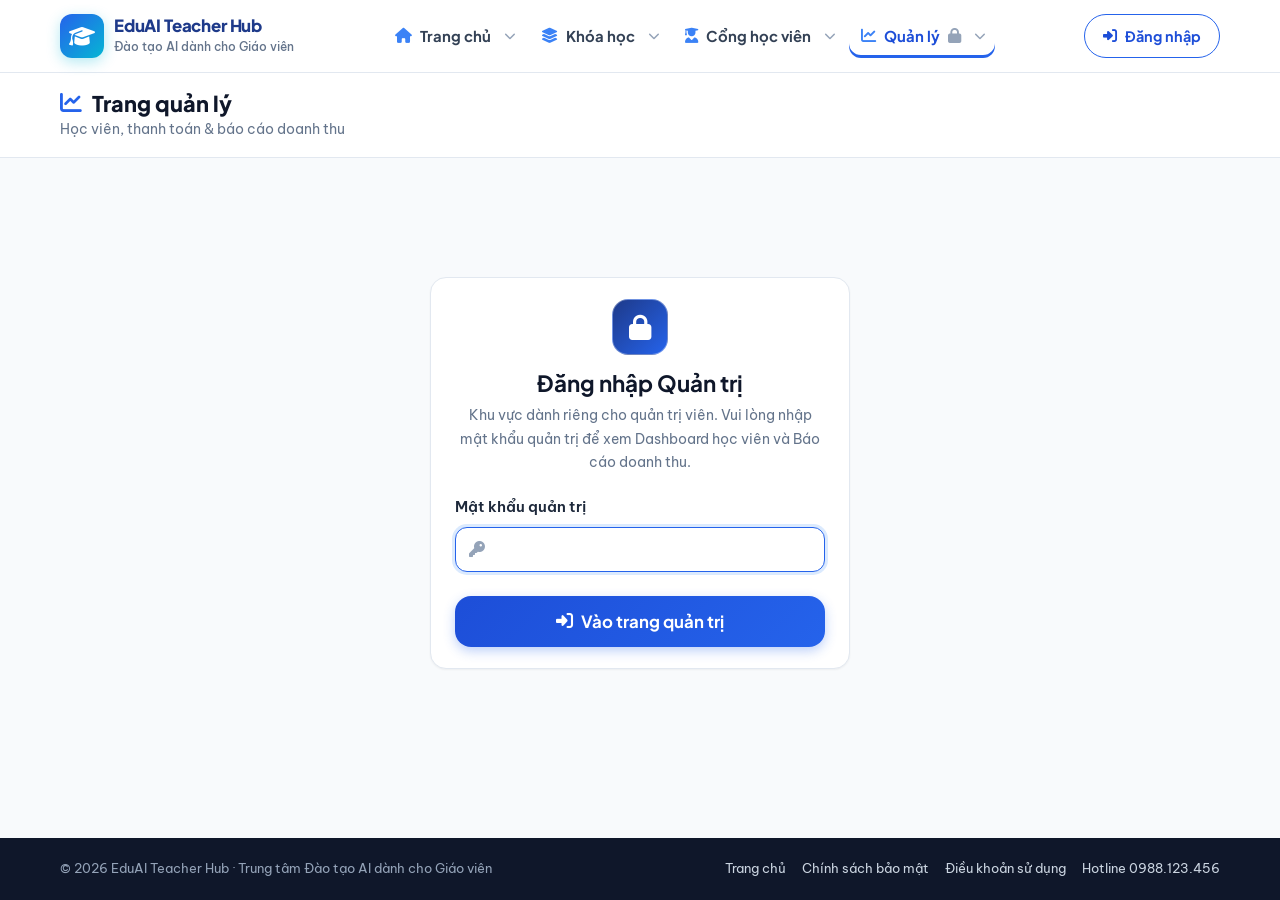
==== admin.html @ 1bdb32a1 "Chuyển sang đa trang, header ngang, mật khẩu trang quản lý - Tách index.html / student.html / admin." ====
<!DOCTYPE html>
<html lang="vi">
<head>
  <meta charset="UTF-8">
  <meta name="viewport" content="width=device-width, initial-scale=1.0">
  <title>Trang quản lý — EduAI Teacher Hub</title>
  <meta name="description" content="Trang quản trị EduAI Teacher Hub: quản lý học viên (Lead), xác nhận thanh toán và báo cáo doanh thu tháng.">
  <meta name="robots" content="noindex, nofollow">

  <!-- Favicon -->
  <link rel="icon" href="data:image/svg+xml,<svg xmlns='http://www.w3.org/2000/svg' viewBox='0 0 100 100'><text y='.9em' font-size='90'>🎓</text></svg>">

  <!-- Google Analytics 4 (GA4) — điền Measurement ID trong js/config.js -->
  <script src="js/config.js"></script>
  <script>
    window.dataLayer = window.dataLayer || [];
    function gtag() { dataLayer.push(arguments); }
    (function () {
      var id = (window.EDUAI_CONFIG || {}).GA4_MEASUREMENT_ID;
      if (!id || /X{4,}/.test(id)) return;
      var s = document.createElement('script');
      s.async = true;
      s.src = 'https://www.googletagmanager.com/gtag/js?id=' + encodeURIComponent(id);
      document.head.appendChild(s);
      gtag('js', new Date());
      gtag('config', id);
    })();
  </script>

  <!-- Google Fonts: Plus Jakarta Sans & Be Vietnam Pro -->
  <link rel="preconnect" href="https://fonts.googleapis.com">
  <link rel="preconnect" href="https://fonts.gstatic.com" crossorigin>
  <link href="https://fonts.googleapis.com/css2?family=Be+Vietnam+Pro:ital,wght@0,300;0,400;0,500;0,600;0,700;1,400&family=Plus+Jakarta+Sans:wght@500;600;700;800&display=swap" rel="stylesheet">

  <!-- Font Awesome 6 CDN Icons -->
  <link rel="stylesheet" href="https://cdnjs.cloudflare.com/ajax/libs/font-awesome/6.4.2/css/all.min.css">

  <link rel="stylesheet" href="css/style.css">
  <link rel="stylesheet" href="css/portal.css">
</head>
<body data-page="admin">

  <!-- ==================== HEADER NAVBAR NGANG (dùng chung index.html / student.html / admin.html) ==================== -->
  <header class="site-header" id="site-header">
    <div class="container header-inner">
      <a href="index.html" class="brand" aria-label="EduAI Teacher Hub — Trang chủ">
        <span class="logo-icon"><i class="fa-solid fa-graduation-cap"></i></span>
        <span class="brand-text">
          <strong>EduAI Teacher Hub</strong>
          <span>Đào tạo AI dành cho Giáo viên</span>
        </span>
      </a>

      <nav class="main-nav" id="main-nav" aria-label="Điều hướng chính">
        <ul class="nav-menu">
          <li class="nav-item" data-nav="home">
            <div class="nav-row">
              <a href="index.html" class="nav-link"><i class="fa-solid fa-house"></i> Trang chủ</a>
              <button type="button" class="nav-caret" data-dd-toggle data-gate-exempt aria-expanded="false" aria-label="Mục con của Trang chủ"><i class="fa-solid fa-chevron-down"></i></button>
            </div>
            <ul class="nav-dropdown">
              <li><a href="index.html#about"><span class="dd-icon"><i class="fa-solid fa-award"></i></span><span class="dd-text"><strong>Giới thiệu</strong><small>Vì sao chọn EduAI Teacher Hub</small></span></a></li>
              <li><a href="index.html#survey-section"><span class="dd-icon"><i class="fa-solid fa-route"></i></span><span class="dd-text"><strong>Khảo sát &amp; Lộ trình</strong><small>Đánh giá năng lực AI, nhận lộ trình riêng</small></span></a></li>
              <li><a href="index.html#forum"><span class="dd-icon"><i class="fa-solid fa-comments"></i></span><span class="dd-text"><strong>Diễn đàn</strong><small>Chia sẻ prompt &amp; kinh nghiệm dạy học</small></span></a></li>
              <li><a href="index.html#contact"><span class="dd-icon"><i class="fa-solid fa-headset"></i></span><span class="dd-text"><strong>Liên hệ</strong><small>Zalo, Hotline, Email hỗ trợ</small></span></a></li>
            </ul>
          </li>

          <li class="nav-item" data-nav="courses">
            <div class="nav-row">
              <a href="index.html#courses" class="nav-link"><i class="fa-solid fa-layer-group"></i> Khóa học</a>
              <button type="button" class="nav-caret" data-dd-toggle data-gate-exempt aria-expanded="false" aria-label="Mục con của Khóa học"><i class="fa-solid fa-chevron-down"></i></button>
            </div>
            <ul class="nav-dropdown dd-wide">
              <li class="dd-full"><a href="index.html#courses"><span class="dd-icon"><i class="fa-solid fa-grip"></i></span><span class="dd-text"><strong>Tất cả các khóa học</strong><small>Học phí ưu đãi 299.000đ – 599.000đ, học Online qua Zoom</small></span></a></li>
              <li><a href="index.html?loc=giao_an#courses"><span class="dd-icon"><i class="fa-solid fa-book-bookmark"></i></span><span class="dd-text"><strong>Soạn Giáo án 5512</strong><small>499.000đ</small></span></a></li>
              <li><a href="index.html?loc=slide_hoclieu#courses"><span class="dd-icon"><i class="fa-solid fa-wand-magic-sparkles"></i></span><span class="dd-text"><strong>Slide &amp; Học liệu</strong><small>399.000đ</small></span></a></li>
              <li><a href="index.html?loc=khao_thi#courses"><span class="dd-icon"><i class="fa-solid fa-list-check"></i></span><span class="dd-text"><strong>Ma trận Đề thi</strong><small>449.000đ</small></span></a></li>
              <li><a href="index.html?loc=video_ai#courses"><span class="dd-icon"><i class="fa-solid fa-video"></i></span><span class="dd-text"><strong>Video Bài giảng AI</strong><small>549.000đ</small></span></a></li>
              <li><a href="index.html?loc=chu_nhiem#courses"><span class="dd-icon"><i class="fa-solid fa-user-pen"></i></span><span class="dd-text"><strong>Chủ nhiệm &amp; Nhận xét</strong><small>349.000đ</small></span></a></li>
              <li><a href="index.html?loc=skkn#courses"><span class="dd-icon"><i class="fa-solid fa-lightbulb"></i></span><span class="dd-text"><strong>Sáng kiến kinh nghiệm</strong><small>599.000đ</small></span></a></li>
              <li><a href="index.html?loc=game_app#courses"><span class="dd-icon"><i class="fa-solid fa-gamepad"></i></span><span class="dd-text"><strong>Trò chơi học tập</strong><small>499.000đ</small></span></a></li>
              <li><a href="index.html?loc=hanh_chinh#courses"><span class="dd-icon"><i class="fa-solid fa-folder-open"></i></span><span class="dd-text"><strong>Hành chính &amp; Tài liệu</strong><small>299.000đ</small></span></a></li>
            </ul>
          </li>

          <li class="nav-item" data-nav="student">
            <div class="nav-row">
              <a href="student.html" class="nav-link"><i class="fa-solid fa-user-graduate"></i> Cổng học viên</a>
              <button type="button" class="nav-caret" data-dd-toggle data-gate-exempt aria-expanded="false" aria-label="Mục con của Cổng học viên"><i class="fa-solid fa-chevron-down"></i></button>
            </div>
            <ul class="nav-dropdown">
              <li><a href="student.html#schedule-panel"><span class="dd-icon"><i class="fa-solid fa-calendar-days"></i></span><span class="dd-text"><strong>Lịch học Zoom</strong><small>Buổi học sắp tới &amp; link vào lớp</small></span></a></li>
              <li><a href="student.html#progress-panel"><span class="dd-icon"><i class="fa-solid fa-chart-simple"></i></span><span class="dd-text"><strong>Tiến trình học tập</strong><small>Theo dõi từng khóa đã đăng ký</small></span></a></li>
              <li><a href="student.html#video-panel"><span class="dd-icon"><i class="fa-solid fa-circle-play"></i></span><span class="dd-text"><strong>Kho video xem lại</strong><small>Bản ghi Zoom, xem lại trọn đời</small></span></a></li>
            </ul>
          </li>

          <li class="nav-item" data-nav="admin">
            <div class="nav-row">
              <a href="admin.html" class="nav-link" data-gate-exempt><i class="fa-solid fa-chart-line"></i> Quản lý <i class="fa-solid fa-lock nav-lock" title="Dành cho quản trị viên"></i></a>
              <button type="button" class="nav-caret" data-dd-toggle data-gate-exempt aria-expanded="false" aria-label="Mục con của Quản lý"><i class="fa-solid fa-chevron-down"></i></button>
            </div>
            <ul class="nav-dropdown">
              <li><a href="admin.html#hoc-vien" data-gate-exempt><span class="dd-icon"><i class="fa-solid fa-address-book"></i></span><span class="dd-text"><strong>Quản lý học viên</strong><small>Dashboard Lead, xác nhận thanh toán</small></span></a></li>
              <li><a href="admin.html#doanh-thu" data-gate-exempt><span class="dd-icon"><i class="fa-solid fa-sack-dollar"></i></span><span class="dd-text"><strong>Báo cáo doanh thu</strong><small>Doanh thu theo tháng &amp; theo khóa</small></span></a></li>
            </ul>
          </li>
        </ul>
      </nav>

      <div class="header-actions">
        <div id="header-user"></div>
        <button type="button" class="nav-toggle-btn" id="nav-toggle" aria-label="Mở menu" aria-controls="main-nav" aria-expanded="false" data-gate-exempt>
          <i class="fa-solid fa-bars"></i>
        </button>
      </div>
    </div>
  </header>

  <main class="page-main" id="main-content">
    <div class="page-titlebar">
      <div class="container page-titlebar-inner">
        <div>
          <h1 class="page-title"><i class="fa-solid fa-chart-line"></i> Trang quản lý</h1>
          <p class="page-sub">Học viên, thanh toán &amp; báo cáo doanh thu</p>
        </div>
        <div class="page-actions" id="admin-actions" hidden>
          <span class="status-badge status-unpaid" id="data-mode-badge"><i class="fa-solid fa-database"></i> Cục bộ</span>
          <button type="button" class="btn btn-secondary btn-sm btn-icon" id="btn-refresh" title="Tải lại dữ liệu">
            <i class="fa-solid fa-rotate"></i> <span class="btn-label-hide-sm">Làm mới</span>
          </button>
          <button type="button" class="btn btn-secondary btn-sm btn-icon" id="btn-export" title="Xuất file CSV (mở bằng Excel)">
            <i class="fa-solid fa-file-arrow-down"></i> <span class="btn-label-hide-sm">Xuất CSV</span>
          </button>
          <button type="button" class="btn btn-outline btn-sm btn-icon" id="btn-admin-logout" title="Đăng xuất quản trị" aria-label="Đăng xuất quản trị" hidden>
            <i class="fa-solid fa-right-from-bracket"></i>
          </button>
        </div>
      </div>
    </div>

    <!-- Đăng nhập quản trị (chế độ cloud) -->
    <section class="admin-login-wrap" id="admin-login" hidden>
      <div class="panel admin-login-card">
        <div class="auth-logo"><i class="fa-solid fa-lock"></i></div>
        <h2>Đăng nhập Quản trị</h2>
        <p>Khu vực dành riêng cho quản trị viên. Vui lòng nhập mật khẩu quản trị để xem Dashboard học viên và Báo cáo doanh thu.</p>
        <form id="admin-login-form" novalidate>
          <div class="form-group">
            <label class="form-label" for="admin-key">Mật khẩu quản trị</label>
            <div class="input-with-icon">
              <input type="password" id="admin-key" class="form-control" autocomplete="current-password" required>
              <i class="fa-solid fa-key"></i>
            </div>
            <div class="form-error-text"></div>
          </div>
          <button type="submit" class="btn btn-primary btn-lg btn-block" id="admin-login-btn">
            <i class="fa-solid fa-right-to-bracket"></i> Vào trang quản trị
          </button>
        </form>
      </div>
    </section>

    <div class="portal-main" id="admin-app" hidden>
      <div class="container">
        <div class="notice notice-warn" id="local-mode-notice" hidden>
          <i class="fa-solid fa-triangle-exclamation"></i>
          <div>
            <strong>Đang xem dữ liệu lưu trên trình duyệt này.</strong>
            Chỉ thấy các học viên đăng nhập trên chính máy/trình duyệt này. Để thấy học viên từ mọi thiết bị,
            thêm Upstash Redis + biến <code>ADMIN_KEY</code> trên Vercel (xem hướng dẫn trong <code>claude.md</code>).
          </div>
        </div>

        <div class="kpi-grid" id="kpi-grid"></div>

        <div class="tabs" role="tablist">
          <button type="button" class="tab-btn active" role="tab" aria-selected="true" data-tab="students">
            <i class="fa-solid fa-users"></i> Quản lý học viên
          </button>
          <button type="button" class="tab-btn" role="tab" aria-selected="false" data-tab="revenue">
            <i class="fa-solid fa-sack-dollar"></i> Báo cáo doanh thu
          </button>
        </div>

        <!-- TAB: HỌC VIÊN -->
        <section class="tab-panel active" id="tab-students" role="tabpanel">
          <div class="panel">
            <div class="panel-head">
              <div>
                <h2 class="panel-title"><i class="fa-solid fa-address-book"></i> Danh sách học viên</h2>
                <div class="panel-sub" id="students-count">—</div>
              </div>
              <div class="toolbar">
                <div class="input-with-icon search-wrap">
                  <input type="search" id="filter-search" class="form-control" placeholder="Tìm tên, SĐT, email..." aria-label="Tìm học viên">
                  <i class="fa-solid fa-magnifying-glass"></i>
                </div>
                <select id="filter-status" class="form-control form-select" aria-label="Lọc theo tình trạng thanh toán">
                  <option value="all">Tất cả tình trạng</option>
                  <option value="paid">Đã thanh toán</option>
                  <option value="pending">Chờ xác nhận</option>
                  <option value="unpaid">Chưa thanh toán</option>
                </select>
              </div>
            </div>

            <div class="table-wrap">
              <table class="data-table has-sticky-action">
                <thead>
                  <tr>
                    <th>Họ tên</th>
                    <th>Số điện thoại</th>
                    <th>Email</th>
                    <th>Khóa học quan tâm</th>
                    <th>Tình trạng thanh toán</th>
                    <th class="num">Số tiền thanh toán</th>
                    <th></th>
                  </tr>
                </thead>
                <tbody id="students-tbody"></tbody>
              </table>
            </div>
          </div>
        </section>

        <!-- TAB: DOANH THU -->
        <section class="tab-panel" id="tab-revenue" role="tabpanel">
          <div class="revenue-grid">
            <div class="panel">
              <div class="panel-head">
                <div>
                  <h2 class="panel-title"><i class="fa-solid fa-chart-column"></i> Doanh thu theo tháng</h2>
                  <div class="panel-sub">12 tháng gần nhất &middot; chỉ tính khóa học đã xác nhận thanh toán</div>
                </div>
              </div>
              <div class="revenue-chart" id="revenue-chart"></div>
            </div>

            <div class="panel">
              <div class="panel-head">
                <h2 class="panel-title"><i class="fa-solid fa-layer-group"></i> Theo khóa học</h2>
                <select id="breakdown-month" class="form-control form-select" style="width:auto; padding-left:14px; min-height:44px;" aria-label="Chọn tháng"></select>
              </div>
              <ul class="breakdown-list" id="breakdown-list"></ul>
            </div>
          </div>

          <div class="panel" style="margin-top:1.25rem;">
            <div class="panel-head">
              <h2 class="panel-title"><i class="fa-solid fa-table"></i> Tổng hợp dòng tiền từng tháng</h2>
            </div>
            <div class="table-wrap">
              <table class="data-table" style="min-width:560px;">
                <thead>
                  <tr>
                    <th>Tháng</th>
                    <th class="num">Số đơn đã thanh toán</th>
                    <th class="num">Số học viên</th>
                    <th class="num">Doanh thu</th>
                    <th class="num">So với tháng trước</th>
                  </tr>
                </thead>
                <tbody id="revenue-tbody"></tbody>
              </table>
            </div>
          </div>
        </section>
      </div>
    </div>
  </main>

  <footer class="mini-footer">
    <div class="container mini-footer-inner">
      <span>&copy; 2026 EduAI Teacher Hub &middot; Trung tâm Đào tạo AI dành cho Giáo viên</span>
      <nav class="mini-footer-links" aria-label="Liên kết chân trang">
        <a href="index.html">Trang chủ</a>
        <a href="#" data-policy="privacy">Chính sách bảo mật</a>
        <a href="#" data-policy="terms">Điều khoản sử dụng</a>
        <a href="tel:0988123456">Hotline 0988.123.456</a>
      </nav>
    </div>
  </footer>

  <!-- ==================== MODAL CHI TIẾT HỌC VIÊN ==================== -->
  <div class="modal-backdrop" id="lead-modal" role="dialog" aria-modal="true" aria-labelledby="lead-modal-title">
    <div class="modal-box">
      <div class="modal-header">
        <h3 id="lead-modal-title"><i class="fa-solid fa-user-graduate" style="color:var(--primary-600); margin-right:8px;"></i> Chi tiết học viên</h3>
        <button type="button" class="modal-close-btn" id="lead-modal-close" aria-label="Đóng">&times;</button>
      </div>
      <div class="modal-body" id="lead-modal-body"></div>
    </div>
  </div>

  <div class="toast-container" id="toast-container"></div>

  <script src="js/data.js"></script>
  <script src="js/lead-model.js"></script>
  <script src="js/store.js"></script>
  <script src="js/telegram.js"></script>
  <script src="js/site.js"></script>
  <script src="js/admin.js"></script>
</body>
</html>
---- css/style.css ----
/* ==========================================================================
   TRUNG TÂM ĐÀO TẠO AI DÀNH CHO GIÁO VIÊN - EDUAI TEACHER HUB
   EdTech E-Commerce Platform Master Stylesheet (Demo Video Ready)
   ========================================================================== */

:root {
  /* Primary Education & Tech Colors */
  --primary-900: #0F172A;
  --primary-800: #1E3A8A;
  --primary-700: #1D4ED8;
  --primary-600: #2563EB;
  --primary-500: #3B82F6;
  --primary-400: #60A5FA;
  --primary-100: #DBEAFE;
  --primary-50:  #EFF6FF;

  /* Accent Colors */
  --cyan-600: #0891B2;
  --cyan-500: #06B6D4;
  --cyan-400: #22D3EE;
  --cyan-50:  #ECFEFF;

  --emerald-600: #059669;
  --emerald-500: #10B981;
  --emerald-100: #D1FAE5;
  --emerald-50:  #F0FDF4;

  --amber-600: #D97706;
  --amber-500: #F59E0B;
  --amber-400: #FBBF24;
  --amber-100: #FEF3C7;

  --rose-600: #E11D48;
  --rose-500: #F43F5E;
  --rose-100: #FFE4E6;

  /* Neutrals */
  --slate-900: #0F172A;
  --slate-800: #1E293B;
  --slate-700: #334155;
  --slate-600: #475569;
  --slate-500: #64748B;
  --slate-400: #94A3B8;
  --slate-300: #CBD5E1;
  --slate-200: #E2E8F0;
  --slate-100: #F1F5F9;
  --slate-50:  #F8FAFC;
  --white:     #FFFFFF;

  /* Typography */
  --font-heading: 'Plus Jakarta Sans', -apple-system, BlinkMacSystemFont, sans-serif;
  --font-body: 'Be Vietnam Pro', -apple-system, BlinkMacSystemFont, sans-serif;

  /* Shadows */
  --shadow-sm: 0 1px 2px 0 rgba(0, 0, 0, 0.05);
  --shadow-md: 0 4px 6px -1px rgba(0, 0, 0, 0.08), 0 2px 4px -2px rgba(0, 0, 0, 0.05);
  --shadow-lg: 0 10px 15px -3px rgba(0, 0, 0, 0.08), 0 4px 6px -4px rgba(0, 0, 0, 0.04);
  --shadow-xl: 0 20px 25px -5px rgba(0, 0, 0, 0.1), 0 8px 10px -6px rgba(0, 0, 0, 0.04);
  --shadow-glow: 0 0 25px rgba(37, 99, 235, 0.25);
  --shadow-card-hover: 0 16px 32px rgba(30, 58, 138, 0.12);

  /* Transitions */
  --transition-fast: 0.15s ease;
  --transition-normal: 0.25s ease;
  --transition-smooth: 0.4s cubic-bezier(0.16, 1, 0.3, 1);

  /* Radius */
  --radius-sm: 8px;
  --radius-md: 12px;
  --radius-lg: 16px;
  --radius-xl: 24px;
  --radius-full: 9999px;
}

/* Reset & Base Setup */
*, *::before, *::after {
  box-sizing: border-box;
  margin: 0;
  padding: 0;
}

html {
  scroll-behavior: smooth;
  font-size: 16px;
}

body {
  font-family: var(--font-body);
  background-color: var(--slate-50);
  color: var(--slate-800);
  line-height: 1.65;
  min-height: 100vh;
  display: flex;
  flex-direction: column;
  overflow-x: hidden;
  -webkit-font-smoothing: antialiased;
}

.container {
  width: 100%;
  max-width: 1200px;
  margin: 0 auto;
  padding: 0 1.25rem;
}

h1, h2, h3, h4, h5, h6 {
  font-family: var(--font-heading);
  color: var(--primary-900);
  font-weight: 700;
  line-height: 1.3;
}

/* ==========================================================================
   HERO SECTION (HOME PAGE WITH OFFICIAL BANNER URL)
   ========================================================================== */

.hero-section {
  background: linear-gradient(135deg, #0F172A 0%, #1E3A8A 60%, #1E40AF 100%);
  color: var(--white);
  padding: 4.5rem 0 5rem;
  position: relative;
  overflow: hidden;
}

.hero-section::before {
  content: '';
  position: absolute;
  top: -100px;
  right: -100px;
  width: 450px;
  height: 450px;
  background: radial-gradient(circle, rgba(34, 211, 238, 0.2) 0%, transparent 70%);
  pointer-events: none;
}

.hero-grid {
  display: grid;
  grid-template-columns: 1.15fr 0.85fr;
  gap: 3rem;
  align-items: center;
  position: relative;
  z-index: 10;
}

.hero-badge {
  display: inline-flex;
  align-items: center;
  gap: 8px;
  padding: 6px 16px;
  background: rgba(255, 255, 255, 0.12);
  border: 1px solid rgba(255, 255, 255, 0.2);
  backdrop-filter: blur(8px);
  border-radius: var(--radius-full);
  font-size: 0.85rem;
  font-weight: 700;
  color: var(--cyan-400);
  margin-bottom: 1.5rem;
}

.hero-title {
  font-size: 2.65rem;
  font-weight: 800;
  color: var(--white);
  line-height: 1.25;
  margin-bottom: 1.25rem;
  letter-spacing: -0.02em;
}

.hero-title .highlight {
  background: linear-gradient(135deg, #38BDF8, #818CF8);
  -webkit-background-clip: text;
  -webkit-text-fill-color: transparent;
}

.hero-desc {
  font-size: 1.08rem;
  color: var(--primary-100);
  margin-bottom: 2rem;
  line-height: 1.7;
}

.hero-usp-list {
  display: grid;
  grid-template-columns: repeat(2, 1fr);
  gap: 12px;
  margin-bottom: 2.25rem;
}

.hero-usp-item {
  display: flex;
  align-items: center;
  gap: 10px;
  font-size: 0.95rem;
  color: var(--white);
}

.hero-usp-item i {
  color: var(--cyan-400);
  font-size: 1.1rem;
}

.hero-cta-group {
  display: flex;
  align-items: center;
  gap: 16px;
  flex-wrap: wrap;
}

/* Official Hero Banner Frame */
.hero-banner-frame {
  background: rgba(255, 255, 255, 0.08);
  border: 2px solid rgba(255, 255, 255, 0.2);
  backdrop-filter: blur(16px);
  border-radius: var(--radius-xl);
  padding: 12px;
  box-shadow: 0 24px 48px rgba(0, 0, 0, 0.35);
  position: relative;
  transition: transform var(--transition-normal);
}

.hero-banner-frame:hover {
  transform: translateY(-4px);
  border-color: rgba(34, 211, 238, 0.5);
}

.hero-official-img {
  width: 100%;
  aspect-ratio: 4 / 3;
  border-radius: var(--radius-lg);
  display: block;
  object-fit: contain;
  object-position: center;
  background: rgba(255, 255, 255, 0.06);
  image-rendering: -webkit-optimize-contrast;
  box-shadow: 0 8px 24px rgba(0, 0, 0, 0.2);
}

.hero-banner-caption {
  display: flex;
  align-items: center;
  justify-content: space-between;
  padding: 12px 8px 4px;
}

.banner-pill {
  font-size: 0.8rem;
  font-weight: 700;
  color: var(--white);
  background: rgba(37, 99, 235, 0.6);
  padding: 4px 12px;
  border-radius: var(--radius-full);
}

/* ==========================================================================
   ABOUT / ƯU THẾ SECTION
   ========================================================================== */

.section-padding {
  padding: 5rem 0;
}

.section-intro {
  text-align: center;
  max-width: 780px;
  margin: 0 auto 3.5rem;
}

.section-badge {
  display: inline-flex;
  align-items: center;
  gap: 6px;
  padding: 5px 14px;
  background: var(--primary-50);
  color: var(--primary-700);
  border: 1px solid var(--primary-100);
  border-radius: var(--radius-full);
  font-size: 0.82rem;
  font-weight: 700;
  text-transform: uppercase;
  margin-bottom: 0.75rem;
}

.section-title {
  font-size: 2.2rem;
  font-weight: 800;
  color: var(--primary-900);
  margin-bottom: 0.75rem;
}

.section-desc {
  font-size: 1.05rem;
  color: var(--slate-600);
}

.features-grid {
  display: grid;
  grid-template-columns: repeat(4, 1fr);
  gap: 1.5rem;
}

.feature-card {
  background: var(--white);
  border: 1.5px solid var(--slate-200);
  border-radius: var(--radius-lg);
  padding: 2rem 1.5rem;
  transition: all var(--transition-normal);
  text-align: center;
}

.feature-card:hover {
  transform: translateY(-6px);
  border-color: var(--primary-400);
  box-shadow: var(--shadow-card-hover);
}

.feature-icon-wrap {
  width: 60px;
  height: 60px;
  border-radius: var(--radius-md);
  margin: 0 auto 1.25rem;
  display: flex;
  align-items: center;
  justify-content: center;
  font-size: 1.6rem;
  color: var(--white);
}

.feature-card h4 {
  font-size: 1.15rem;
  font-weight: 700;
  margin-bottom: 0.5rem;
}

.feature-card p {
  font-size: 0.9rem;
  color: var(--slate-600);
  line-height: 1.6;
}

/* ==========================================================================
   COURSES CATALOG (CLEAN CARDS WITHOUT NUMBERING)
   ========================================================================== */

.courses-section {
  background: #F1F5F9;
}

.course-filter-bar {
  display: flex;
  align-items: center;
  justify-content: center;
  flex-wrap: wrap;
  gap: 8px;
  margin-bottom: 2.5rem;
}

.filter-btn {
  padding: 8px 18px;
  border-radius: var(--radius-full);
  border: 1px solid var(--slate-300);
  background: var(--white);
  color: var(--slate-700);
  font-family: var(--font-body);
  font-weight: 600;
  font-size: 0.88rem;
  cursor: pointer;
  transition: all var(--transition-fast);
}

.filter-btn:hover {
  border-color: var(--primary-600);
  color: var(--primary-600);
}

.filter-btn.active {
  background: var(--primary-600);
  border-color: var(--primary-600);
  color: var(--white);
  box-shadow: 0 2px 8px rgba(37, 99, 235, 0.3);
}

.courses-ecom-grid {
  display: grid;
  grid-template-columns: repeat(4, 1fr);
  gap: 1.5rem;
}

.ecom-course-card {
  background: var(--white);
  border-radius: var(--radius-lg);
  border: 1.5px solid var(--slate-200);
  box-shadow: var(--shadow-sm);
  display: flex;
  flex-direction: column;
  overflow: hidden;
  transition: all var(--transition-normal);
  position: relative;
}

.ecom-course-card:hover {
  transform: translateY(-6px);
  box-shadow: var(--shadow-card-hover);
  border-color: var(--primary-400);
}

.ecom-card-badge {
  position: absolute;
  top: 12px;
  right: 12px;
  background: rgba(15, 23, 42, 0.75);
  backdrop-filter: blur(4px);
  color: var(--white);
  font-size: 0.72rem;
  font-weight: 700;
  padding: 4px 10px;
  border-radius: var(--radius-full);
}

.ecom-card-header {
  padding: 1.75rem 1.5rem 1.25rem;
  color: var(--white);
  position: relative;
}

.ecom-course-icon {
  font-size: 2rem;
  margin-bottom: 0.75rem;
  display: inline-block;
}

.ecom-card-category {
  font-size: 0.75rem;
  font-weight: 700;
  text-transform: uppercase;
  letter-spacing: 0.05em;
  opacity: 0.9;
  display: block;
}

.ecom-card-title {
  color: var(--white);
  font-size: 1.08rem;
  font-weight: 700;
  line-height: 1.4;
  margin-top: 4px;
  min-height: 48px;
}

.ecom-card-body {
  padding: 1.25rem 1.5rem;
  flex: 1;
  display: flex;
  flex-direction: column;
}

.ecom-schedule-tag {
  font-size: 0.8rem;
  color: var(--primary-700);
  background: var(--primary-50);
  padding: 4px 10px;
  border-radius: var(--radius-sm);
  display: inline-flex;
  align-items: center;
  gap: 6px;
  margin-bottom: 0.75rem;
  font-weight: 600;
}

.ecom-desc {
  font-size: 0.86rem;
  color: var(--slate-600);
  margin-bottom: 1rem;
  line-height: 1.55;
  flex: 1;
}

.ecom-tools-list {
  display: flex;
  flex-wrap: wrap;
  gap: 5px;
  margin-bottom: 1.25rem;
  padding-top: 0.75rem;
  border-top: 1px dashed var(--slate-200);
}

.ecom-tool-chip {
  font-size: 0.72rem;
  background: var(--slate-100);
  color: var(--slate-700);
  padding: 2px 8px;
  border-radius: 4px;
  font-weight: 600;
}

.ecom-card-footer {
  padding: 1.25rem 1.5rem;
  background: var(--slate-50);
  border-top: 1px solid var(--slate-200);
  display: flex;
  flex-direction: column;
  gap: 10px;
}

.ecom-price-row {
  display: flex;
  align-items: baseline;
  justify-content: space-between;
}

.ecom-price-current {
  font-size: 1.35rem;
  font-weight: 800;
  color: var(--rose-500);
  font-family: var(--font-heading);
}

.ecom-price-old {
  font-size: 0.82rem;
  color: var(--slate-400);
  text-decoration: line-through;
}

.card-actions-dual {
  display: grid;
  grid-template-columns: 1fr 1.2fr;
  gap: 8px;
}

/* ==========================================================================
   SURVEY & RECOMMENDATION SECTION
   ========================================================================== */

.survey-wrapper-section {
  background: var(--slate-50);
}

.stepper-section {
  background: var(--white);
  border: 1px solid var(--slate-200);
  border-radius: var(--radius-xl);
  padding: 1.25rem 2rem;
  margin-bottom: 2rem;
  box-shadow: var(--shadow-sm);
}

.stepper-wrapper {
  display: flex;
  justify-content: space-between;
  align-items: center;
  position: relative;
  max-width: 800px;
  margin: 0 auto;
}

.stepper-wrapper::before {
  content: '';
  position: absolute;
  top: 20px;
  left: 30px;
  right: 30px;
  height: 3px;
  background: var(--slate-200);
  z-index: 1;
}

.stepper-progress-fill {
  position: absolute;
  top: 20px;
  left: 30px;
  height: 3px;
  background: linear-gradient(90deg, var(--primary-600), var(--cyan-500));
  z-index: 2;
  transition: width var(--transition-smooth);
  width: 0%;
}

.step-item {
  position: relative;
  z-index: 3;
  display: flex;
  flex-direction: column;
  align-items: center;
  gap: 6px;
}

.step-circle {
  width: 40px;
  height: 40px;
  border-radius: 50%;
  background: var(--white);
  border: 2px solid var(--slate-300);
  display: flex;
  align-items: center;
  justify-content: center;
  font-weight: 700;
  font-size: 0.95rem;
  color: var(--slate-500);
  transition: all var(--transition-normal);
}

.step-title {
  font-size: 0.82rem;
  font-weight: 600;
  color: var(--slate-500);
}

.step-item.active .step-circle {
  background: var(--primary-600);
  border-color: var(--primary-600);
  color: var(--white);
  box-shadow: 0 0 0 4px var(--primary-100), var(--shadow-glow);
}

.step-item.active .step-title {
  color: var(--primary-700);
  font-weight: 700;
}

.step-item.completed .step-circle {
  background: var(--emerald-500);
  border-color: var(--emerald-500);
  color: var(--white);
}

.step-item.completed .step-title {
  color: var(--emerald-600);
}

.screen-panel {
  display: none;
  animation: fadeInSlide 0.35s ease forwards;
}

.screen-panel.active {
  display: block;
}

@keyframes fadeInSlide {
  from { opacity: 0; transform: translateY(12px); }
  to { opacity: 1; transform: translateY(0); }
}

.flow-card {
  background: var(--white);
  border-radius: var(--radius-xl);
  border: 1px solid var(--slate-200);
  box-shadow: var(--shadow-md);
  padding: 2.5rem;
  margin-bottom: 2rem;
}

.card-header-banner {
  text-align: center;
  margin-bottom: 2.25rem;
}

.card-header-badge {
  display: inline-flex;
  align-items: center;
  gap: 6px;
  background: var(--primary-50);
  color: var(--primary-700);
  font-weight: 700;
  font-size: 0.8rem;
  padding: 6px 14px;
  border-radius: var(--radius-full);
  margin-bottom: 0.75rem;
  border: 1px solid var(--primary-100);
}

.card-title {
  font-size: 1.85rem;
  font-weight: 800;
  color: var(--primary-900);
  margin-bottom: 0.5rem;
}

.card-subtitle {
  font-size: 1rem;
  color: var(--slate-600);
  max-width: 680px;
  margin: 0 auto;
}

.onboarding-grid {
  display: grid;
  grid-template-columns: 1fr 1.15fr;
  gap: 2.5rem;
  align-items: center;
}

.onboarding-intro {
  background: linear-gradient(145deg, #1E3A8A 0%, #1E40AF 60%, #2563EB 100%);
  color: var(--white);
  padding: 2.5rem;
  border-radius: var(--radius-lg);
  position: relative;
  overflow: hidden;
}

.onboarding-intro h2 {
  color: var(--white);
  font-size: 1.7rem;
  font-weight: 800;
  margin-bottom: 1rem;
}

.onboarding-intro p {
  color: var(--primary-100);
  font-size: 0.95rem;
  margin-bottom: 1.5rem;
}

.benefit-list {
  list-style: none;
  display: flex;
  flex-direction: column;
  gap: 12px;
}

.benefit-item {
  display: flex;
  align-items: center;
  gap: 10px;
  font-size: 0.9rem;
  color: var(--white);
}

.benefit-item i {
  color: var(--cyan-400);
  font-size: 1.1rem;
}

.form-group {
  margin-bottom: 1.5rem;
}

.form-label {
  display: block;
  font-weight: 600;
  font-size: 0.92rem;
  color: var(--slate-800);
  margin-bottom: 0.45rem;
}

.form-label .required {
  color: var(--rose-500);
}

.input-with-icon {
  position: relative;
}

.input-with-icon i {
  position: absolute;
  left: 14px;
  top: 50%;
  transform: translateY(-50%);
  color: var(--slate-400);
}

.form-control {
  width: 100%;
  padding: 12px 16px 12px 42px;
  font-family: var(--font-body);
  font-size: 0.95rem;
  color: var(--slate-900);
  background: var(--white);
  border: 1.5px solid var(--slate-300);
  border-radius: var(--radius-md);
  outline: none;
  transition: all var(--transition-fast);
}

.form-control:focus {
  border-color: var(--primary-600);
  box-shadow: 0 0 0 3px var(--primary-100);
}

.form-control.is-invalid {
  border-color: var(--rose-500);
  background-color: #FFF5F5;
}

.form-error-text {
  font-size: 0.8rem;
  color: var(--rose-500);
  margin-top: 4px;
  display: none;
}

.form-error-text.visible {
  display: block;
}

.survey-question-block {
  background: var(--slate-50);
  border: 1px solid var(--slate-200);
  border-radius: var(--radius-lg);
  padding: 1.5rem 1.75rem;
  margin-bottom: 1.5rem;
}

.survey-question-block.error-highlight {
  border-color: var(--rose-500);
  background: #FFF8F8;
}

.question-title-area {
  display: flex;
  align-items: flex-start;
  gap: 12px;
  margin-bottom: 1.25rem;
}

.question-icon {
  width: 34px;
  height: 34px;
  background: var(--primary-100);
  color: var(--primary-700);
  border-radius: var(--radius-sm);
  display: flex;
  align-items: center;
  justify-content: center;
  font-size: 1rem;
  flex-shrink: 0;
}

.question-text-wrap h3 {
  font-size: 1.05rem;
  font-weight: 700;
  color: var(--slate-900);
}

.options-grid {
  display: grid;
  gap: 10px;
}

.grid-cols-2 { grid-template-columns: repeat(2, 1fr); }
.grid-cols-3 { grid-template-columns: repeat(3, 1fr); }

.choice-card {
  position: relative;
  display: flex;
  align-items: center;
  gap: 12px;
  padding: 12px 16px;
  background: var(--white);
  border: 1.5px solid var(--slate-200);
  border-radius: var(--radius-md);
  cursor: pointer;
  transition: all var(--transition-fast);
}

.choice-card:hover {
  border-color: var(--primary-400);
  background: var(--primary-50);
}

.choice-card.selected {
  border-color: var(--primary-600);
  background: #EFF6FF;
  box-shadow: 0 0 0 2px var(--primary-200);
}

.choice-indicator {
  width: 20px;
  height: 20px;
  border-radius: 50%;
  border: 2px solid var(--slate-300);
  display: flex;
  align-items: center;
  justify-content: center;
  flex-shrink: 0;
  background: var(--white);
}

.choice-card input[type="checkbox"] + .choice-indicator {
  border-radius: 6px;
}

.choice-indicator i {
  font-size: 0.65rem;
  color: var(--white);
  opacity: 0;
}

.choice-card.selected .choice-indicator {
  background: var(--primary-600);
  border-color: var(--primary-600);
}

.choice-card.selected .choice-indicator i {
  opacity: 1;
}

.rating-levels-container {
  display: flex;
  flex-direction: column;
  gap: 10px;
}

.rating-level-card {
  display: flex;
  align-items: center;
  gap: 16px;
  padding: 14px 18px;
  background: var(--white);
  border: 1.5px solid var(--slate-200);
  border-radius: var(--radius-md);
  cursor: pointer;
}

.rating-level-card.selected {
  border-color: var(--primary-600);
  background: #EFF6FF;
  box-shadow: 0 0 0 2px var(--primary-200);
}

.rating-stars {
  display: flex;
  gap: 4px;
  color: var(--amber-500);
}

.flow-actions {
  display: flex;
  align-items: center;
  justify-content: space-between;
  margin-top: 2rem;
  padding-top: 1.5rem;
  border-top: 1px solid var(--slate-200);
}

/* ==========================================================================
   BUTTONS
   ========================================================================== */

.btn {
  display: inline-flex;
  align-items: center;
  justify-content: center;
  gap: 8px;
  padding: 12px 22px;
  font-family: var(--font-heading);
  font-size: 0.95rem;
  font-weight: 700;
  border-radius: var(--radius-md);
  border: none;
  cursor: pointer;
  transition: all var(--transition-normal);
  text-decoration: none;
}

.btn-primary {
  background: linear-gradient(135deg, var(--primary-700), var(--primary-600));
  color: var(--white);
  box-shadow: 0 4px 12px rgba(37, 99, 235, 0.3);
}

.btn-primary:hover {
  background: linear-gradient(135deg, var(--primary-800), var(--primary-700));
  transform: translateY(-2px);
  box-shadow: 0 6px 18px rgba(37, 99, 235, 0.4);
}

.btn-secondary {
  background: var(--slate-100);
  color: var(--slate-700);
  border: 1px solid var(--slate-200);
}

.btn-secondary:hover {
  background: var(--slate-200);
  color: var(--slate-900);
}

.btn-success {
  background: linear-gradient(135deg, #059669, #10B981);
  color: var(--white);
  box-shadow: 0 4px 12px rgba(16, 185, 129, 0.3);
}

.btn-success:hover {
  transform: translateY(-2px);
}

.btn-outline {
  background: transparent;
  border: 1.5px solid var(--primary-600);
  color: var(--primary-600);
}

.btn-outline:hover {
  background: var(--primary-50);
}

.btn-outline-white {
  background: transparent;
  border: 1.5px solid rgba(255, 255, 255, 0.6);
  color: var(--white);
}

.btn-outline-white:hover {
  background: rgba(255, 255, 255, 0.15);
  border-color: var(--white);
}

.btn-trial-video {
  background: #FEF3C7;
  color: #B45309;
  border: 1px solid #FDE68A;
}

.btn-trial-video:hover {
  background: #FDE68A;
  color: #78350F;
}

.btn-lg {
  padding: 15px 30px;
  font-size: 1.05rem;
  border-radius: var(--radius-lg);
}

.btn-sm {
  padding: 8px 14px;
  font-size: 0.85rem;
}

.btn-block {
  width: 100%;
}

/* ==========================================================================
   RESULT SCREEN (STEP 3) - WHITE TEXT FOR TEACHER NAME
   ========================================================================== */

.result-hero-box {
  background: linear-gradient(135deg, #0F172A 0%, #1E3A8A 50%, #2563EB 100%);
  color: var(--white);
  border-radius: var(--radius-xl);
  padding: 2.5rem;
  margin-bottom: 2.5rem;
  box-shadow: var(--shadow-xl);
}

.teacher-profile-header {
  display: flex;
  align-items: center;
  justify-content: space-between;
  flex-wrap: wrap;
  gap: 1.5rem;
  border-bottom: 1px solid rgba(255, 255, 255, 0.15);
  padding-bottom: 1.5rem;
  margin-bottom: 1.5rem;
}

.teacher-meta-left {
  display: flex;
  align-items: center;
  gap: 16px;
}

.teacher-avatar-circle {
  width: 64px;
  height: 64px;
  border-radius: 50%;
  background: linear-gradient(135deg, #22D3EE, #3B82F6);
  display: flex;
  align-items: center;
  justify-content: center;
  font-size: 1.8rem;
  color: var(--primary-900);
}

/* Tên Thầy Cô Màu Trắng Nổi Bật */
.teacher-info h2 {
  color: #FFFFFF !important;
  font-size: 1.7rem;
  font-weight: 800;
  text-shadow: 0 2px 4px rgba(0, 0, 0, 0.3);
  margin-bottom: 4px;
}

.teacher-info h2 span {
  color: #FDE047 !important;
}

.teacher-badges {
  display: flex;
  flex-wrap: wrap;
  gap: 8px;
  margin-top: 4px;
}

.profile-tag {
  display: inline-flex;
  align-items: center;
  gap: 5px;
  padding: 4px 12px;
  border-radius: var(--radius-full);
  background: rgba(255, 255, 255, 0.18);
  color: var(--white);
  font-size: 0.82rem;
  font-weight: 600;
}

.ai-diagnosis-grid {
  display: grid;
  grid-template-columns: repeat(3, 1fr);
  gap: 1.25rem;
}

.diagnosis-stat-card {
  background: rgba(255, 255, 255, 0.08);
  border: 1px solid rgba(255, 255, 255, 0.12);
  border-radius: var(--radius-md);
  padding: 1.2rem;
}

.stat-label {
  font-size: 0.78rem;
  color: var(--primary-100);
  margin-bottom: 4px;
  text-transform: uppercase;
  font-weight: 600;
}

.stat-value {
  font-size: 1.4rem;
  font-weight: 800;
  color: var(--white);
}

.stat-desc {
  font-size: 0.78rem;
  color: rgba(255, 255, 255, 0.85);
}

.top-recommendations-grid {
  display: grid;
  grid-template-columns: repeat(3, 1fr);
  gap: 1.5rem;
  margin-bottom: 3rem;
}

.course-card {
  background: var(--white);
  border-radius: var(--radius-lg);
  border: 1.5px solid var(--slate-200);
  box-shadow: var(--shadow-md);
  display: flex;
  flex-direction: column;
  overflow: hidden;
  position: relative;
  transition: all var(--transition-normal);
}

.course-card.is-top-1 {
  border-color: var(--amber-500);
  box-shadow: 0 8px 24px rgba(245, 158, 11, 0.15);
}

.match-ribbon {
  position: absolute;
  top: 14px;
  right: 14px;
  z-index: 10;
  padding: 5px 12px;
  border-radius: var(--radius-full);
  font-size: 0.75rem;
  font-weight: 800;
  color: var(--white);
}

.match-ribbon.top-1 { background: linear-gradient(135deg, #F59E0B, #D97706); }
.match-ribbon.top-2 { background: linear-gradient(135deg, #2563EB, #1D4ED8); }
.match-ribbon.top-3 { background: linear-gradient(135deg, #10B981, #059669); }

.course-card-banner {
  padding: 1.75rem 1.5rem 1.25rem;
  background: var(--slate-50);
  border-bottom: 1px solid var(--slate-100);
}

.course-icon-badge {
  width: 46px;
  height: 46px;
  border-radius: var(--radius-md);
  display: flex;
  align-items: center;
  justify-content: center;
  color: var(--white);
  font-size: 1.35rem;
  margin-bottom: 0.75rem;
}

.course-category-tag {
  font-size: 0.75rem;
  font-weight: 700;
  text-transform: uppercase;
  color: var(--primary-700);
}

.course-card-title {
  font-size: 1.1rem;
  font-weight: 700;
  color: var(--slate-900);
  min-height: 48px;
}

.course-card-body {
  padding: 1.5rem;
  flex: 1;
  display: flex;
  flex-direction: column;
}

.match-reason-box {
  background: #FEF3C7;
  border: 1px solid #FDE68A;
  border-radius: var(--radius-sm);
  padding: 8px 12px;
  font-size: 0.8rem;
  color: #92400E;
  margin-bottom: 1rem;
  display: flex;
  align-items: flex-start;
  gap: 8px;
}

.course-desc {
  font-size: 0.88rem;
  color: var(--slate-600);
  margin-bottom: 1rem;
}

.course-outcomes-list {
  list-style: none;
  display: flex;
  flex-direction: column;
  gap: 6px;
  margin-bottom: 1.25rem;
  flex: 1;
}

.course-outcomes-list li {
  font-size: 0.82rem;
  color: var(--slate-700);
  display: flex;
  align-items: flex-start;
  gap: 8px;
}

.course-outcomes-list li i {
  color: var(--emerald-500);
  margin-top: 3px;
}

.tools-stack-wrap {
  display: flex;
  flex-wrap: wrap;
  gap: 6px;
  padding-top: 0.75rem;
  border-top: 1px dashed var(--slate-200);
}

.course-card-footer {
  padding: 1.25rem 1.5rem;
  background: var(--slate-50);
  border-top: 1px solid var(--slate-200);
  display: flex;
  flex-direction: column;
  gap: 12px;
}

.current-price {
  font-size: 1.3rem;
  font-weight: 800;
  color: var(--rose-500);
  font-family: var(--font-heading);
}

.original-price {
  font-size: 0.8rem;
  color: var(--slate-400);
  text-decoration: line-through;
}

/* ==========================================================================
   CHECKOUT MODAL (VIETQR & ZOOM DEMO)
   ========================================================================== */

.modal-backdrop {
  position: fixed;
  top: 0;
  left: 0;
  width: 100vw;
  height: 100vh;
  background: rgba(15, 23, 42, 0.75);
  backdrop-filter: blur(8px);
  z-index: 2000;
  display: none;
  align-items: center;
  justify-content: center;
  padding: 1rem;
}

.modal-backdrop.active {
  display: flex;
}

.modal-box {
  background: var(--white);
  border-radius: var(--radius-xl);
  max-width: 680px;
  width: 100%;
  max-height: 92vh;
  overflow-y: auto;
  box-shadow: var(--shadow-xl);
  position: relative;
  animation: modalScale 0.3s cubic-bezier(0.16, 1, 0.3, 1);
}

@keyframes modalScale {
  from { opacity: 0; transform: scale(0.95) translateY(10px); }
  to { opacity: 1; transform: scale(1) translateY(0); }
}

.modal-header {
  padding: 1.25rem 1.75rem;
  display: flex;
  align-items: center;
  justify-content: space-between;
  border-bottom: 1px solid var(--slate-200);
  background: var(--slate-50);
}

.modal-header h3 {
  font-size: 1.2rem;
  font-weight: 800;
  color: var(--primary-900);
}

.modal-close-btn {
  background: transparent;
  border: none;
  font-size: 1.5rem;
  color: var(--slate-400);
  cursor: pointer;
}

.modal-body {
  padding: 1.75rem;
}

.checkout-grid {
  display: grid;
  grid-template-columns: 1fr 1.15fr;
  gap: 1.75rem;
  margin-bottom: 1.5rem;
}

.qr-box-wrap {
  background: var(--slate-50);
  border: 1.5px dashed var(--primary-300);
  border-radius: var(--radius-lg);
  padding: 1.25rem;
  text-align: center;
  display: flex;
  flex-direction: column;
  align-items: center;
  justify-content: center;
}

.vietqr-image {
  width: 190px;
  height: 190px;
  object-fit: contain;
  background: var(--white);
  padding: 8px;
  border-radius: var(--radius-md);
  border: 1px solid var(--slate-200);
  margin-bottom: 0.75rem;
  box-shadow: var(--shadow-sm);
}

.qr-scan-guide {
  font-size: 0.78rem;
  color: var(--slate-500);
  font-weight: 600;
}

.bank-info-details {
  background: var(--white);
  border: 1px solid var(--slate-200);
  border-radius: var(--radius-md);
  padding: 1rem;
  display: flex;
  flex-direction: column;
  gap: 8px;
}

.bank-row {
  display: flex;
  justify-content: space-between;
  align-items: center;
  font-size: 0.85rem;
  border-bottom: 1px dashed var(--slate-100);
  padding-bottom: 6px;
}

.bank-row:last-child {
  border-bottom: none;
  padding-bottom: 0;
}

.bank-row-label {
  color: var(--slate-500);
}

.bank-row-val {
  font-weight: 700;
  color: var(--slate-900);
  display: flex;
  align-items: center;
  gap: 6px;
}

.btn-copy {
  background: var(--primary-50);
  color: var(--primary-700);
  border: 1px solid var(--primary-200);
  border-radius: 4px;
  font-size: 0.72rem;
  padding: 2px 6px;
  cursor: pointer;
}

.success-zoom-card {
  text-align: center;
  padding: 1rem 0.5rem;
}

.success-badge-icon {
  width: 72px;
  height: 72px;
  border-radius: 50%;
  background: var(--emerald-100);
  color: var(--emerald-600);
  display: flex;
  align-items: center;
  justify-content: center;
  font-size: 2.2rem;
  margin: 0 auto 1.25rem;
}

.student-id-pill {
  display: inline-flex;
  align-items: center;
  gap: 6px;
  background: var(--primary-50);
  color: var(--primary-800);
  font-weight: 800;
  font-size: 0.95rem;
  padding: 6px 18px;
  border-radius: var(--radius-full);
  border: 1.5px solid var(--primary-200);
  margin-bottom: 1.5rem;
}

.zoom-classroom-box {
  background: linear-gradient(135deg, #1E3A8A 0%, #2563EB 100%);
  color: var(--white);
  border-radius: var(--radius-lg);
  padding: 1.75rem;
  margin-bottom: 1.5rem;
  text-align: left;
  box-shadow: var(--shadow-lg);
}

.zoom-box-header {
  display: flex;
  align-items: center;
  justify-content: space-between;
  border-bottom: 1px solid rgba(255, 255, 255, 0.2);
  padding-bottom: 1rem;
  margin-bottom: 1.25rem;
}

.zoom-info-grid {
  display: grid;
  grid-template-columns: repeat(2, 1fr);
  gap: 12px;
  margin-bottom: 1.5rem;
}

.zoom-item-label {
  font-size: 0.78rem;
  color: var(--primary-100);
  text-transform: uppercase;
}

.zoom-item-val {
  font-size: 1.15rem;
  font-weight: 800;
  color: var(--white);
}

/* ==========================================================================
   VIDEO DEMO MODAL (WITH PROMINENT RED "X" CLOSE BUTTON)
   ========================================================================== */

.video-modal-box {
  background: #0F172A;
  color: var(--white);
  border-radius: var(--radius-xl);
  max-width: 800px;
  width: 100%;
  overflow: hidden;
  position: relative;
  box-shadow: 0 25px 50px -12px rgba(0, 0, 0, 0.5);
}

.video-modal-header {
  display: flex;
  align-items: center;
  justify-content: space-between;
  padding: 1rem 1.5rem;
  background: #1E293B;
  border-bottom: 1px solid #334155;
}

.video-modal-title {
  font-size: 1.05rem;
  font-weight: 700;
  color: #38BDF8;
  display: flex;
  align-items: center;
  gap: 8px;
}

/* Dấu X màu đỏ/trắng nổi bật ở góc trên */
.video-modal-close-btn {
  width: 36px;
  height: 36px;
  border-radius: 50%;
  background: #EF4444;
  border: 2px solid #FFFFFF;
  color: #FFFFFF;
  font-size: 1.1rem;
  font-weight: 800;
  display: flex;
  align-items: center;
  justify-content: center;
  cursor: pointer;
  transition: all var(--transition-fast);
  box-shadow: 0 2px 8px rgba(239, 68, 68, 0.4);
}

.video-modal-close-btn:hover {
  background: #DC2626;
  transform: scale(1.1);
}

.video-player-container {
  position: relative;
  padding: 1.5rem;
  background: #0F172A;
}

.video-player-frame {
  width: 100%;
  max-height: 420px;
  border-radius: var(--radius-md);
  background: #000;
  display: block;
}

/* ==========================================================================
   COMMUNITY FORUM (DIỄN ĐÀN THẢO LUẬN GIÁO VIÊN)
   ========================================================================== */

.forum-section {
  background: #FFFFFF;
  border-top: 1px solid var(--slate-200);
}

.forum-layout-grid {
  display: grid;
  grid-template-columns: 2fr 1fr;
  gap: 2rem;
}

.forum-create-box {
  background: var(--slate-50);
  border: 1.5px solid var(--slate-200);
  border-radius: var(--radius-lg);
  padding: 1.5rem;
  margin-bottom: 2rem;
}

.forum-create-box h4 {
  font-size: 1.1rem;
  margin-bottom: 0.75rem;
  display: flex;
  align-items: center;
  gap: 8px;
}

.forum-post-card {
  background: var(--white);
  border: 1px solid var(--slate-200);
  border-radius: var(--radius-lg);
  padding: 1.75rem;
  margin-bottom: 1.5rem;
  box-shadow: var(--shadow-sm);
  transition: all var(--transition-fast);
}

.forum-post-card:hover {
  border-color: var(--primary-300);
  box-shadow: var(--shadow-md);
}

.forum-author-bar {
  display: flex;
  align-items: center;
  justify-content: space-between;
  margin-bottom: 1rem;
}

.author-meta-wrap {
  display: flex;
  align-items: center;
  gap: 12px;
}

.forum-avatar {
  width: 44px;
  height: 44px;
  border-radius: 50%;
  display: flex;
  align-items: center;
  justify-content: center;
  color: var(--white);
  font-weight: 800;
  font-size: 1rem;
}

.author-text-info h5 {
  font-size: 0.98rem;
  color: var(--slate-900);
  margin-bottom: 2px;
}

.author-text-info span {
  font-size: 0.78rem;
  color: var(--slate-500);
}

.forum-post-title {
  font-size: 1.15rem;
  font-weight: 800;
  color: var(--primary-900);
  margin-bottom: 0.5rem;
  line-height: 1.4;
}

.forum-post-content {
  font-size: 0.93rem;
  color: var(--slate-700);
  line-height: 1.65;
  margin-bottom: 1.25rem;
}

.forum-post-actions {
  display: flex;
  align-items: center;
  gap: 16px;
  padding-top: 1rem;
  border-top: 1px dashed var(--slate-200);
}

.btn-forum-action {
  background: transparent;
  border: none;
  color: var(--slate-600);
  font-weight: 600;
  font-size: 0.85rem;
  display: flex;
  align-items: center;
  gap: 6px;
  cursor: pointer;
  padding: 4px 8px;
  border-radius: var(--radius-sm);
  transition: all var(--transition-fast);
}

.btn-forum-action:hover, .btn-forum-action.liked {
  color: var(--primary-600);
  background: var(--primary-50);
}

.btn-forum-action.liked i {
  color: var(--rose-500);
}

.forum-sidebar-card {
  background: var(--slate-50);
  border: 1px solid var(--slate-200);
  border-radius: var(--radius-lg);
  padding: 1.5rem;
  margin-bottom: 1.5rem;
}

.forum-sidebar-card h4 {
  font-size: 1.05rem;
  margin-bottom: 1rem;
  color: var(--primary-900);
}

.hot-topic-list {
  list-style: none;
  display: flex;
  flex-direction: column;
  gap: 10px;
}

.hot-topic-item a {
  text-decoration: none;
  font-size: 0.88rem;
  color: var(--slate-700);
  font-weight: 500;
  display: flex;
  align-items: flex-start;
  gap: 8px;
  transition: color var(--transition-fast);
}

.hot-topic-item a:hover {
  color: var(--primary-600);
}

/* ==========================================================================
   TOAST & FOOTER
   ========================================================================== */

.toast-container {
  position: fixed;
  bottom: 24px;
  right: 24px;
  z-index: 9999;
  display: flex;
  flex-direction: column;
  gap: 10px;
}

.toast {
  background: var(--slate-900);
  color: var(--white);
  padding: 12px 20px;
  border-radius: var(--radius-md);
  font-size: 0.9rem;
  display: flex;
  align-items: center;
  gap: 10px;
  box-shadow: var(--shadow-lg);
  animation: slideInRight 0.3s ease;
}

.toast.toast-error { background: #BE123C; }
.toast.toast-success { background: #047857; }

@keyframes slideInRight {
  from { transform: translateX(100%); opacity: 0; }
  to { transform: translateX(0); opacity: 1; }
}

.main-footer {
  position: relative;
  background:
    radial-gradient(circle at 12% 0%, rgba(37, 99, 235, 0.22), transparent 45%),
    radial-gradient(circle at 90% 100%, rgba(6, 182, 212, 0.12), transparent 40%),
    var(--slate-900);
  color: var(--slate-400);
  padding: 4.5rem 0 1.75rem;
  margin-top: auto;
}

.main-footer::before {
  content: '';
  position: absolute;
  top: 0;
  left: 0;
  right: 0;
  height: 3px;
  background: linear-gradient(90deg, var(--primary-800), var(--primary-600), var(--cyan-500));
}

.footer-grid {
  display: grid;
  grid-template-columns: 1.5fr 1fr 1.1fr 1.3fr;
  gap: 2.5rem;
  margin-bottom: 3rem;
}

.footer-logo {
  display: inline-flex;
  align-items: center;
  gap: 10px;
  text-decoration: none;
  margin-bottom: 1rem;
}

.footer-logo-icon {
  width: 42px;
  height: 42px;
  border-radius: var(--radius-md);
  display: inline-flex;
  align-items: center;
  justify-content: center;
  background: linear-gradient(135deg, var(--primary-600), var(--cyan-500));
  color: var(--white);
  font-size: 1.15rem;
  box-shadow: var(--shadow-glow);
}

.footer-logo-text {
  font-family: var(--font-heading);
  font-size: 1.25rem;
  font-weight: 800;
  color: var(--white);
}

.footer-brand p {
  color: var(--slate-400);
  line-height: 1.7;
  font-size: 0.92rem;
  margin-bottom: 1rem;
}

.footer-highlights {
  list-style: none;
  display: flex;
  flex-direction: column;
  gap: 6px;
  font-size: 0.87rem;
}

.footer-highlights i {
  color: var(--emerald-500);
  width: 18px;
}

.footer-highlights li:last-child i {
  color: var(--cyan-400);
}

.footer-col h5 {
  position: relative;
  color: var(--white);
  font-family: var(--font-heading);
  font-size: 1rem;
  font-weight: 700;
  margin-bottom: 1.25rem;
  padding-bottom: 0.6rem;
}

.footer-col h5::after {
  content: '';
  position: absolute;
  left: 0;
  bottom: 0;
  width: 32px;
  height: 3px;
  border-radius: var(--radius-full);
  background: linear-gradient(90deg, var(--primary-500), var(--cyan-400));
}

.footer-links {
  list-style: none;
  display: flex;
  flex-direction: column;
  gap: 4px;
}

.footer-links a {
  display: inline-flex;
  align-items: center;
  gap: 8px;
  min-height: 36px;
  color: var(--slate-400);
  font-size: 0.93rem;
  text-decoration: none;
  transition: color var(--transition-fast), transform var(--transition-fast);
}

.footer-links a i {
  font-size: 0.65rem;
  color: var(--primary-400);
  transition: color var(--transition-fast);
}

.footer-links a:hover {
  color: var(--white);
  transform: translateX(4px);
}

.footer-links a:hover i {
  color: var(--cyan-400);
}

.footer-contact {
  list-style: none;
  display: flex;
  flex-direction: column;
  gap: 10px;
}

.footer-contact a {
  display: flex;
  align-items: center;
  gap: 12px;
  min-height: 44px;
  padding: 8px 12px;
  border-radius: var(--radius-md);
  background: rgba(255, 255, 255, 0.04);
  border: 1px solid rgba(255, 255, 255, 0.06);
  color: var(--slate-300);
  font-size: 0.9rem;
  text-decoration: none;
  transition: background var(--transition-normal), border-color var(--transition-normal), transform var(--transition-normal);
}

.footer-contact a:hover {
  background: rgba(37, 99, 235, 0.14);
  border-color: rgba(96, 165, 250, 0.4);
  transform: translateY(-2px);
}

.footer-contact small {
  display: block;
  font-size: 0.75rem;
  color: var(--slate-500);
}

.footer-contact-icon {
  flex-shrink: 0;
  width: 36px;
  height: 36px;
  border-radius: 10px;
  display: inline-flex;
  align-items: center;
  justify-content: center;
  color: var(--white);
  font-size: 0.95rem;
}

.footer-contact-icon.icon-zalo { background: #0068FF; font-family: var(--font-heading); font-size: 0.7rem; font-weight: 800; }
.footer-contact-icon.icon-facebook { background: #1877F2; }
.footer-contact-icon.icon-email { background: var(--amber-500); }
.footer-contact-icon.icon-hotline { background: var(--emerald-500); }

.footer-bottom {
  display: flex;
  align-items: center;
  justify-content: space-between;
  flex-wrap: wrap;
  gap: 0.75rem 1.5rem;
  padding-top: 1.75rem;
  border-top: 1px solid var(--slate-800);
  font-size: 0.85rem;
}

.footer-back-top {
  display: inline-flex;
  align-items: center;
  gap: 6px;
  min-height: 36px;
  padding: 0 14px;
  border-radius: var(--radius-full);
  border: 1px solid var(--slate-700);
  color: var(--slate-300);
  text-decoration: none;
  transition: background var(--transition-fast), color var(--transition-fast);
}

.footer-back-top:hover {
  background: var(--primary-600);
  border-color: var(--primary-600);
  color: var(--white);
}

/* Modal Chính sách & Quy định (mở từ Footer) */
.policy-modal-box { max-width: 560px; }

.policy-list {
  list-style: none;
  display: flex;
  flex-direction: column;
  gap: 12px;
  margin-bottom: 1.25rem;
}

.policy-list li {
  display: flex;
  gap: 10px;
  color: var(--slate-600);
  font-size: 0.93rem;
  line-height: 1.6;
}

.policy-list i {
  color: var(--emerald-500);
  margin-top: 4px;
}

.policy-note {
  padding: 12px 14px;
  border-radius: var(--radius-md);
  background: var(--primary-50);
  color: var(--slate-600);
  font-size: 0.87rem;
}

.policy-note a {
  color: var(--primary-600);
  font-weight: 600;
}

/* Footer responsive: 2 cột trên tablet */
@media (max-width: 992px) {
  .footer-grid { grid-template-columns: 1fr 1fr; gap: 2.25rem 2rem; }
}

/* ==========================================================================
   RESPONSIVE (MOBILE-FRIENDLY & LAPTOP TUNING)
   ========================================================================== */

/* Tablet & Mobile (Dưới 992px) */
@media (max-width: 992px) {
  .hero-grid { grid-template-columns: 1fr; gap: 2.5rem; }
  .features-grid { grid-template-columns: repeat(2, 1fr); }
  .courses-ecom-grid { grid-template-columns: repeat(2, 1fr); }
  .top-recommendations-grid { grid-template-columns: repeat(2, 1fr); }
  .forum-layout-grid { grid-template-columns: 1fr; }
  .onboarding-grid { grid-template-columns: 1fr; }
  .checkout-grid { grid-template-columns: 1fr; }
  .ai-diagnosis-grid { grid-template-columns: 1fr; }
}

@media (max-width: 768px) {
  .hero-title { font-size: 2rem; }
  .hero-usp-list { grid-template-columns: 1fr; }
  .features-grid { grid-template-columns: 1fr; }
  .courses-ecom-grid { grid-template-columns: 1fr; }
  .top-recommendations-grid { grid-template-columns: 1fr; }
  .grid-cols-2, .grid-cols-3 { grid-template-columns: 1fr; }

  .flow-card { padding: 1.5rem 1.25rem; }
  .card-title { font-size: 1.4rem; }
  .flow-actions { flex-direction: column-reverse; gap: 10px; }
  .flow-actions .btn { width: 100%; }
  .footer-grid { grid-template-columns: 1fr; gap: 2rem; }
  .main-footer { padding-top: 3.5rem; }
  .footer-bottom { flex-direction: column; text-align: center; }
}

/* ==========================================================================
   MODAL ĐĂNG NHẬP (GATED ACCESS)
   ========================================================================== */

.auth-backdrop {
  z-index: 2100;
}

.auth-modal-box {
  max-width: 440px;
  padding: 0;
  overflow: hidden auto;
}

.auth-close-btn {
  position: absolute;
  top: 12px;
  right: 12px;
  width: 44px;
  height: 44px;
  border: none;
  border-radius: var(--radius-full);
  background: rgba(255, 255, 255, 0.16);
  color: var(--white);
  font-size: 1.6rem;
  line-height: 1;
  cursor: pointer;
  transition: background var(--transition-fast);
  z-index: 1;
}

.auth-close-btn:hover {
  background: rgba(255, 255, 255, 0.3);
}

.auth-modal-head {
  background: linear-gradient(135deg, var(--primary-800) 0%, var(--primary-600) 70%, var(--cyan-500) 130%);
  color: var(--white);
  text-align: center;
  padding: 2rem 1.75rem 1.5rem;
}

.auth-logo {
  width: 56px;
  height: 56px;
  margin: 0 auto 0.85rem;
  border-radius: var(--radius-lg);
  background: rgba(255, 255, 255, 0.16);
  border: 1px solid rgba(255, 255, 255, 0.35);
  display: flex;
  align-items: center;
  justify-content: center;
  font-size: 1.6rem;
  backdrop-filter: blur(8px);
}

.auth-modal-head h3 {
  color: var(--white);
  font-size: 1.4rem;
  font-weight: 800;
  margin-bottom: 0.35rem;
}

.auth-modal-head p {
  color: var(--primary-100);
  font-size: 0.9rem;
  line-height: 1.5;
}

.auth-modal-body {
  padding: 1.5rem 1.75rem 1.25rem;
}

.auth-modal-body .form-group {
  margin-bottom: 1rem;
}

.auth-google-btn-wrap {
  display: flex;
  justify-content: center;
  min-height: 44px;
}

.auth-divider {
  display: flex;
  align-items: center;
  gap: 12px;
  margin: 1.1rem 0 1rem;
  color: var(--slate-500);
  font-size: 0.8rem;
}

.auth-divider::before,
.auth-divider::after {
  content: '';
  flex: 1;
  height: 1px;
  background: var(--slate-200);
}

.auth-terms {
  margin-top: 1rem;
  font-size: 0.78rem;
  color: var(--slate-500);
  text-align: center;
  line-height: 1.5;
}

.auth-terms a {
  color: var(--primary-600);
  font-weight: 600;
}

@media (max-width: 600px) {
  .auth-modal-head { padding: 1.75rem 1.25rem 1.25rem; }
  .auth-modal-body { padding: 1.25rem; }
}

/* ==========================================================================
   NÚT CTA TEST AI Ở HERO & NÚT KHỞI ĐỘNG KHẢO SÁT (chuyển từ <style> inline của index.html)
   ========================================================================== */

/* 2. NÚT TEST AI SIÊU NỔI BẬT TRÊN HERO (PRIMARY CTA SỐ 1) */
.btn-test-ai-hero {
  position: relative;
  background: linear-gradient(135deg, #FF6B00 0%, #FF8E53 30%, #F59E0B 70%, #EF4444 100%);
  background-size: 220% 220%;
  animation: gradientFlow 4s ease infinite, pulseHeroGlow 2.4s infinite ease-in-out;
  color: #FFFFFF !important;
  font-size: 1.06rem;
  font-weight: 800;
  padding: 15px 28px;
  border-radius: var(--radius-lg);
  border: 2px solid rgba(255, 255, 255, 0.45);
  box-shadow: 0 8px 26px rgba(245, 158, 11, 0.52), 0 0 20px rgba(239, 68, 68, 0.35);
  display: inline-flex;
  align-items: center;
  gap: 12px;
  text-decoration: none;
  overflow: hidden;
  letter-spacing: 0.02em;
  transition: all 0.35s cubic-bezier(0.16, 1, 0.3, 1);
  z-index: 1;
}

.btn-test-ai-hero::before {
  content: '';
  position: absolute;
  top: 0;
  left: -130%;
  width: 70%;
  height: 100%;
  background: linear-gradient(90deg, transparent, rgba(255, 255, 255, 0.6), transparent);
  transform: skewX(-25deg);
  animation: shimmerSweep 2.8s infinite 0.4s;
  pointer-events: none;
}

.btn-test-ai-hero:hover {
  transform: translateY(-4px) scale(1.035);
  box-shadow: 0 14px 38px rgba(239, 68, 68, 0.65), 0 0 28px rgba(245, 158, 11, 0.75);
  border-color: #FFFFFF;
  color: #FFFFFF !important;
}

.btn-test-ai-hero .hero-sparkle-icon {
  font-size: 1.25rem;
  color: #FEF08A;
  filter: drop-shadow(0 2px 4px rgba(0, 0, 0, 0.3));
  animation: sparkleTwinkle 2.2s infinite ease-in-out;
}

.btn-test-ai-hero .hero-arrow-icon {
  font-size: 0.95rem;
  transition: transform 0.25s ease;
}

.btn-test-ai-hero:hover .hero-arrow-icon {
  transform: translateX(4px);
}

.btn-test-ai-hero .hero-pill-badge {
  background: rgba(0, 0, 0, 0.25);
  color: #FEF08A;
  font-size: 0.72rem;
  font-weight: 800;
  padding: 3px 8px;
  border-radius: 6px;
  border: 1px solid rgba(254, 240, 138, 0.45);
  letter-spacing: 0.03em;
  text-transform: uppercase;
}

/* 4. Nút Khởi Động Survey trong Màn 0 (Đồng bộ gradient rực rỡ) */
#btn-start-survey {
  background: linear-gradient(135deg, #FF6B00 0%, #F59E0B 50%, #EF4444 100%);
  background-size: 200% 200%;
  border: 1.5px solid rgba(255, 255, 255, 0.35);
  color: #FFFFFF;
  font-weight: 800;
  letter-spacing: 0.03em;
  box-shadow: 0 6px 20px rgba(245, 158, 11, 0.45);
  transition: all 0.3s cubic-bezier(0.16, 1, 0.3, 1);
  position: relative;
  overflow: hidden;
}

#btn-start-survey:hover {
  transform: translateY(-3px);
  box-shadow: 0 10px 28px rgba(239, 68, 68, 0.55);
}

/* Keyframe Animations */
@keyframes gradientFlow {
  0% { background-position: 0% 50%; }
  50% { background-position: 100% 50%; }
  100% { background-position: 0% 50%; }
}

@keyframes pulseHeroGlow {
  0%, 100% {
    box-shadow: 0 8px 26px rgba(245, 158, 11, 0.5), 0 0 0 0 rgba(245, 158, 11, 0.55);
  }
  50% {
    box-shadow: 0 12px 34px rgba(239, 68, 68, 0.68), 0 0 0 10px rgba(245, 158, 11, 0);
  }
}

@keyframes shimmerSweep {
  0% { left: -130%; }
  22%, 100% { left: 160%; }
}

@keyframes sparkleTwinkle {
  0%, 100% { transform: scale(1) rotate(0deg); opacity: 1; }
  50% { transform: scale(1.25) rotate(18deg); opacity: 0.88; }
}

/* Responsive cho Hero CTA trên thiết bị di động */
@media (max-width: 768px) {
  .hero-cta-group {
    flex-direction: column;
    align-items: stretch;
    gap: 12px;
  }
  .btn-test-ai-hero {
    width: 100%;
    justify-content: center;
    padding: 14px 20px;
  }
}


/* ==========================================================================
   HEADER NAVBAR NGANG (DÙNG CHUNG CHO index.html, student.html, admin.html)
   ≥1024px: menu ngang, rê chuột vào đầu mục chính → xổ dropdown mục con.
   <1024px: nút ☰ mở bảng menu dọc, mục con mở/đóng bằng nút mũi tên.
   ========================================================================== */

:root {
  --header-h: 72px;
}

.logo-icon {
  width: 44px;
  height: 44px;
  background: linear-gradient(135deg, var(--primary-600), var(--cyan-500));
  border-radius: var(--radius-md);
  display: flex;
  align-items: center;
  justify-content: center;
  color: var(--white);
  font-size: 1.3rem;
  box-shadow: 0 4px 14px rgba(6, 182, 212, 0.3);
  flex-shrink: 0;
}

.site-header {
  position: sticky;
  top: 0;
  z-index: 1500;
  background: rgba(255, 255, 255, 0.92);
  backdrop-filter: blur(14px);
  -webkit-backdrop-filter: blur(14px);
  border-bottom: 1px solid var(--slate-200);
  transition: box-shadow var(--transition-normal);
}

.site-header.is-scrolled {
  box-shadow: 0 6px 24px rgba(15, 23, 42, 0.08);
}

.header-inner {
  display: flex;
  align-items: center;
  gap: 1rem;
  height: var(--header-h);
}

.brand {
  display: flex;
  align-items: center;
  gap: 10px;
  text-decoration: none;
  min-width: 0;
  flex-shrink: 0;
}

.brand-text {
  min-width: 0;
}

.brand-text strong {
  display: block;
  font-family: var(--font-heading);
  font-size: 1.05rem;
  font-weight: 800;
  color: var(--primary-800);
  letter-spacing: -0.01em;
  line-height: 1.2;
  white-space: nowrap;
  overflow: hidden;
  text-overflow: ellipsis;
}

.brand-text span {
  display: block;
  font-size: 0.72rem;
  color: var(--slate-500);
  font-weight: 500;
  white-space: nowrap;
}

.main-nav {
  flex: 1;
  display: flex;
  justify-content: center;
}

.nav-menu {
  list-style: none;
  display: flex;
  align-items: center;
  gap: 4px;
}

.nav-item {
  position: relative;
}

.nav-row {
  display: flex;
  align-items: center;
  border-radius: var(--radius-md);
  transition: background var(--transition-fast);
}

.nav-link {
  display: inline-flex;
  align-items: center;
  gap: 8px;
  min-height: 44px;
  padding: 8px 4px 8px 12px;
  color: var(--slate-700);
  font-family: var(--font-heading);
  font-weight: 700;
  font-size: 0.93rem;
  text-decoration: none;
  white-space: nowrap;
  transition: color var(--transition-fast);
}

.nav-link > i {
  color: var(--primary-500);
  font-size: 0.95rem;
}

.nav-lock {
  font-size: 0.7rem;
  color: var(--slate-400) !important;
}

.nav-caret {
  width: 30px;
  min-height: 44px;
  border: none;
  background: transparent;
  color: var(--slate-400);
  font-size: 0.72rem;
  cursor: pointer;
  border-radius: var(--radius-sm);
}

.nav-caret i {
  display: inline-block;
  transition: transform var(--transition-normal);
}

.nav-item:hover > .nav-row,
.nav-item.open > .nav-row,
.nav-item:focus-within > .nav-row {
  background: var(--primary-50);
}

.nav-item:hover > .nav-row .nav-link,
.nav-item.open > .nav-row .nav-link,
.nav-item.is-current > .nav-row .nav-link {
  color: var(--primary-700);
}

.nav-item.is-current > .nav-row {
  box-shadow: inset 0 -3px 0 var(--primary-600);
}

/* Dropdown mục con */
.nav-dropdown {
  position: absolute;
  top: 100%;
  left: 50%;
  min-width: 290px;
  list-style: none;
  padding: 8px;
  margin-top: 10px;
  background: var(--white);
  border: 1px solid var(--slate-200);
  border-radius: var(--radius-lg);
  box-shadow: 0 18px 40px rgba(15, 23, 42, 0.14);
  opacity: 0;
  visibility: hidden;
  transform: translate(-50%, 8px);
  transition: opacity 0.25s ease, transform 0.3s cubic-bezier(0.16, 1, 0.3, 1), visibility 0.25s;
  z-index: 10;
}

/* Cầu nối vô hình để rê chuột từ đầu mục xuống dropdown không bị đóng */
.nav-dropdown::before {
  content: "";
  position: absolute;
  left: 0;
  right: 0;
  top: -14px;
  height: 14px;
}

.nav-item.align-right .nav-dropdown {
  left: auto;
  right: 0;
  transform: translate(0, 8px);
}

.nav-item.open > .nav-dropdown {
  opacity: 1;
  visibility: visible;
  transform: translate(-50%, 0);
}

.nav-item.align-right.open > .nav-dropdown {
  transform: none;
}

.nav-item.open > .nav-row .nav-caret i {
  transform: rotate(180deg);
}

.nav-dropdown a,
.nav-dropdown .dropdown-action {
  display: flex;
  align-items: center;
  gap: 12px;
  width: 100%;
  min-height: 48px;
  padding: 8px 10px;
  border: none;
  background: none;
  border-radius: var(--radius-md);
  text-decoration: none;
  text-align: left;
  font: inherit;
  color: var(--slate-800);
  cursor: pointer;
  transition: background var(--transition-fast), transform var(--transition-fast);
}

.nav-dropdown a:hover,
.nav-dropdown a:focus-visible,
.nav-dropdown .dropdown-action:hover,
.nav-dropdown .dropdown-action:focus-visible {
  background: var(--slate-50);
  transform: translateX(2px);
}

.dd-icon {
  width: 36px;
  height: 36px;
  border-radius: 10px;
  display: inline-flex;
  align-items: center;
  justify-content: center;
  flex-shrink: 0;
  background: var(--primary-50);
  color: var(--primary-600);
  font-size: 0.95rem;
}

.dd-text {
  display: flex;
  flex-direction: column;
  min-width: 0;
  line-height: 1.35;
}

.dd-text strong {
  font-size: 0.9rem;
  font-weight: 700;
  color: var(--slate-900);
}

.dd-text small {
  font-size: 0.76rem;
  color: var(--slate-500);
}

.nav-dropdown.dd-wide {
  min-width: 560px;
  display: grid;
  grid-template-columns: 1fr 1fr;
  gap: 2px;
}

.nav-dropdown.dd-wide > .dd-full {
  grid-column: 1 / -1;
}

/* Khu vực người dùng bên phải header */
.header-actions {
  display: flex;
  align-items: center;
  gap: 8px;
  flex-shrink: 0;
}

.header-login-btn {
  display: inline-flex;
  align-items: center;
  gap: 8px;
  min-height: 44px;
  padding: 8px 18px;
  border-radius: var(--radius-full);
  border: 1.5px solid var(--primary-600);
  background: var(--white);
  color: var(--primary-700);
  font-family: var(--font-heading);
  font-weight: 700;
  font-size: 0.9rem;
  cursor: pointer;
  white-space: nowrap;
  transition: all var(--transition-normal);
}

.header-login-btn:hover {
  background: var(--primary-600);
  color: var(--white);
  transform: translateY(-2px);
  box-shadow: 0 6px 16px rgba(37, 99, 235, 0.3);
}

.user-menu > .nav-row {
  border-radius: var(--radius-full);
}

.user-chip {
  display: inline-flex;
  align-items: center;
  gap: 8px;
  min-height: 44px;
  padding: 3px 4px 3px 3px;
  border: none;
  background: none;
  cursor: pointer;
  font: inherit;
}

.user-avatar {
  width: 38px;
  height: 38px;
  border-radius: var(--radius-full);
  background: linear-gradient(135deg, var(--primary-600), var(--cyan-500));
  color: var(--white);
  display: inline-flex;
  align-items: center;
  justify-content: center;
  font-family: var(--font-heading);
  font-size: 0.8rem;
  font-weight: 800;
  flex-shrink: 0;
  box-shadow: 0 0 0 2px var(--primary-100);
}

.user-chip-name {
  max-width: 140px;
  overflow: hidden;
  text-overflow: ellipsis;
  white-space: nowrap;
  font-family: var(--font-heading);
  font-weight: 700;
  font-size: 0.88rem;
  color: var(--slate-800);
}

.user-chip .fa-chevron-down {
  font-size: 0.7rem;
  color: var(--slate-400);
  transition: transform var(--transition-normal);
}

.user-menu.open .user-chip .fa-chevron-down {
  transform: rotate(180deg);
}

.user-menu .nav-dropdown {
  min-width: 260px;
}

.user-menu-head {
  padding: 8px 10px 10px;
  border-bottom: 1px solid var(--slate-200);
  margin-bottom: 6px;
}

.user-menu-head strong,
.user-menu-head small {
  display: block;
  overflow: hidden;
  text-overflow: ellipsis;
  white-space: nowrap;
}

.user-menu-head strong {
  font-size: 0.92rem;
  color: var(--slate-900);
}

.user-menu-head small {
  font-size: 0.78rem;
  color: var(--slate-500);
}

.dropdown-action.is-danger .dd-icon {
  background: var(--rose-100);
  color: var(--rose-600);
}

.nav-toggle-btn {
  display: none;
  width: 44px;
  height: 44px;
  border: 1px solid var(--slate-200);
  border-radius: var(--radius-md);
  background: var(--white);
  color: var(--slate-800);
  font-size: 1.15rem;
  cursor: pointer;
  flex-shrink: 0;
}

/* Desktop có chuột: rê chuột là xổ dropdown */
@media (min-width: 1024px) and (hover: hover) {
  .nav-item:hover > .nav-dropdown {
    opacity: 1;
    visibility: visible;
    transform: translate(-50%, 0);
  }

  .nav-item.align-right:hover > .nav-dropdown {
    transform: none;
  }

  .nav-item:hover > .nav-row .nav-caret i {
    transform: rotate(180deg);
  }
}

@media (min-width: 1024px) and (max-width: 1199px) {
  .brand-text span { display: none; }
  .nav-link { padding-left: 8px; font-size: 0.88rem; }
  .nav-link > i:first-child { display: none; }
  .user-chip-name { display: none; }
}

/* Dưới 1024px: menu thành bảng dọc mở bằng nút ☰ */
@media (max-width: 1023px) {
  :root {
    --header-h: 64px;
  }

  /* backdrop-filter khiến .main-nav (position: fixed) bị giới hạn trong header → dùng nền đặc */
  .site-header {
    background: var(--white);
    backdrop-filter: none;
    -webkit-backdrop-filter: none;
  }

  .header-inner {
    gap: 8px;
  }

  .brand {
    flex: 1;
  }

  .brand .logo-icon {
    width: 38px;
    height: 38px;
    font-size: 1.1rem;
  }

  .brand-text span {
    display: none;
  }

  .nav-toggle-btn {
    display: inline-flex;
    align-items: center;
    justify-content: center;
  }

  .main-nav {
    position: fixed;
    top: var(--header-h);
    left: 0;
    right: 0;
    bottom: 0;
    display: block;
    padding: 1rem 1rem 2rem;
    background: var(--white);
    overflow-y: auto;
    overscroll-behavior: contain;
    opacity: 0;
    visibility: hidden;
    transform: translateY(-8px);
    transition: opacity 0.3s ease, transform 0.3s cubic-bezier(0.16, 1, 0.3, 1), visibility 0.3s;
  }

  body.nav-open {
    overflow: hidden;
  }

  body.nav-open .main-nav {
    opacity: 1;
    visibility: visible;
    transform: none;
  }

  .nav-menu {
    flex-direction: column;
    align-items: stretch;
    gap: 6px;
    max-width: 640px;
    margin: 0 auto;
  }

  .nav-row {
    justify-content: space-between;
    border: 1px solid var(--slate-200);
  }

  .nav-item.is-current > .nav-row {
    box-shadow: inset 4px 0 0 var(--primary-600);
  }

  .nav-link {
    flex: 1;
    min-height: 52px;
    font-size: 1rem;
  }

  .nav-caret {
    width: 52px;
    min-height: 52px;
    font-size: 0.85rem;
  }

  .main-nav .nav-dropdown,
  .main-nav .nav-dropdown.dd-wide,
  .main-nav .nav-item.align-right .nav-dropdown {
    position: static;
    display: none;
    min-width: 0;
    margin: 4px 0 8px 12px;
    padding: 4px 0 4px 10px;
    border: none;
    border-left: 2px solid var(--primary-100);
    border-radius: 0;
    box-shadow: none;
    opacity: 1;
    visibility: visible;
    transform: none;
  }

  .main-nav .nav-item.open > .nav-dropdown,
  .main-nav .nav-item.align-right.open > .nav-dropdown {
    display: block;
    transform: none;
    animation: navDropIn 0.3s ease;
  }

  .main-nav .nav-dropdown::before {
    display: none;
  }

  .user-chip-name,
  .user-chip .fa-chevron-down {
    display: none;
  }

  .header-login-btn .btn-label {
    display: none;
  }

  .header-login-btn {
    width: 44px;
    padding: 0;
    justify-content: center;
  }
}

@keyframes navDropIn {
  from { opacity: 0; transform: translateY(-4px); }
  to { opacity: 1; transform: none; }
}

@media (prefers-reduced-motion: reduce) {
  .nav-dropdown,
  .main-nav { transition: none; }
  .main-nav .nav-item.open > .nav-dropdown { animation: none; }
}

/* Anchor trong trang không bị header sticky che mất */
section[id],
footer[id],
.panel[id] {
  scroll-margin-top: calc(var(--header-h) + 12px);
}

/* ==========================================================================
   THANH TIÊU ĐỀ TRANG (student.html, admin.html) & FOOTER GỌN
   ========================================================================== */

.page-main {
  flex: 1 0 auto;
}

.page-titlebar {
  background: var(--white);
  border-bottom: 1px solid var(--slate-200);
}

.page-titlebar-inner {
  display: flex;
  align-items: center;
  justify-content: space-between;
  flex-wrap: wrap;
  gap: 10px 16px;
  min-height: 84px;
  padding-top: 12px;
  padding-bottom: 12px;
}

.page-title {
  font-size: 1.35rem;
  font-weight: 800;
  color: var(--primary-900);
  display: flex;
  align-items: center;
  gap: 10px;
}

.page-title i {
  color: var(--primary-600);
}

.page-sub {
  font-size: 0.86rem;
  color: var(--slate-500);
}

.page-actions {
  display: flex;
  align-items: center;
  gap: 8px;
  flex-wrap: wrap;
}

.mini-footer {
  padding: 1.25rem 0;
  background: var(--slate-900);
  color: var(--slate-400);
  font-size: 0.84rem;
}

.mini-footer-inner {
  display: flex;
  flex-wrap: wrap;
  align-items: center;
  justify-content: space-between;
  gap: 8px 16px;
}

.mini-footer a {
  color: var(--slate-300);
  text-decoration: none;
}

.mini-footer a:hover {
  color: var(--white);
}

.mini-footer-links {
  display: flex;
  flex-wrap: wrap;
  gap: 4px 16px;
}

.locked-wrap {
  padding: 4rem 0;
}

.locked-card {
  max-width: 460px;
  margin: 0 auto;
  text-align: center;
  padding: 2.5rem 1.75rem;
}

.locked-card .logo-icon {
  margin: 0 auto 1rem;
  width: 60px;
  height: 60px;
  font-size: 1.6rem;
}

.locked-card h2 {
  font-size: 1.35rem;
  margin-bottom: 0.5rem;
}

.locked-card p {
  color: var(--slate-600);
  margin-bottom: 1.5rem;
}

@media (max-width: 600px) {
  .page-titlebar-inner { min-height: 68px; }
  .page-title { font-size: 1.12rem; }
  .page-sub { display: none; }
}
---- css/portal.css ----
/* ==========================================================================
   EDUAI VIEWS — Giao diện các không gian "Trang quản lý" & "Cổng học viên" trong index.html (SPA)
   Dùng kèm css/style.css (design tokens, nút, form, modal, toast).
   ========================================================================== */

[hidden] {
  display: none !important;
}


.btn-icon {
  min-width: 44px;
  min-height: 44px;
  padding: 10px 14px;
}

.portal-main {
  padding: 1.75rem 0 3rem;
  flex: 1;
}

/* ---------- Thẻ, tiêu đề khối ---------- */
.panel {
  background: var(--white);
  border: 1px solid var(--slate-200);
  border-radius: var(--radius-lg);
  padding: 1.35rem 1.5rem;
  box-shadow: var(--shadow-sm);
}

.panel + .panel {
  margin-top: 1.25rem;
}

.panel-head {
  display: flex;
  align-items: center;
  justify-content: space-between;
  flex-wrap: wrap;
  gap: 10px;
  margin-bottom: 1rem;
}

.panel-title {
  font-size: 1.08rem;
  font-weight: 800;
  color: var(--primary-900);
  display: flex;
  align-items: center;
  gap: 8px;
}

.panel-title i {
  color: var(--primary-600);
}

.panel-sub {
  font-size: 0.85rem;
  color: var(--slate-500);
}

.notice {
  display: flex;
  gap: 10px;
  align-items: flex-start;
  padding: 12px 14px;
  border-radius: var(--radius-md);
  font-size: 0.86rem;
  line-height: 1.55;
  margin-bottom: 1.25rem;
}

.notice i {
  margin-top: 3px;
}

.notice-info {
  background: var(--primary-50);
  border: 1px solid var(--primary-100);
  color: var(--primary-800);
}

.notice-warn {
  background: #FFFBEB;
  border: 1px solid #FDE68A;
  color: #92400E;
}

/* ---------- KPI ---------- */
.kpi-grid {
  display: grid;
  grid-template-columns: repeat(4, minmax(0, 1fr));
  gap: 1rem;
  margin-bottom: 1.5rem;
}

.kpi-card {
  background: var(--white);
  border: 1px solid var(--slate-200);
  border-radius: var(--radius-lg);
  padding: 1.1rem 1.25rem;
  box-shadow: var(--shadow-sm);
  display: flex;
  gap: 12px;
  align-items: flex-start;
}

.kpi-icon {
  width: 42px;
  height: 42px;
  border-radius: var(--radius-md);
  display: flex;
  align-items: center;
  justify-content: center;
  font-size: 1.05rem;
  flex-shrink: 0;
}

.kpi-label {
  font-size: 0.8rem;
  font-weight: 600;
  color: var(--slate-500);
}

.kpi-value {
  font-family: var(--font-heading);
  font-size: 1.45rem;
  font-weight: 800;
  color: var(--slate-900);
  line-height: 1.25;
  font-variant-numeric: tabular-nums;
}

.kpi-foot {
  font-size: 0.76rem;
  color: var(--slate-500);
}

/* ---------- Tabs ---------- */
.tabs {
  display: flex;
  gap: 6px;
  padding: 5px;
  background: var(--slate-100);
  border: 1px solid var(--slate-200);
  border-radius: var(--radius-full);
  width: fit-content;
  max-width: 100%;
  overflow-x: auto;
  margin-bottom: 1.25rem;
}

.tab-btn {
  border: none;
  background: transparent;
  min-height: 44px;
  padding: 8px 18px;
  border-radius: var(--radius-full);
  font-family: var(--font-heading);
  font-weight: 700;
  font-size: 0.9rem;
  color: var(--slate-600);
  cursor: pointer;
  white-space: nowrap;
  display: inline-flex;
  align-items: center;
  gap: 8px;
  transition: all var(--transition-normal);
}

.tab-btn:hover {
  color: var(--primary-700);
}

.tab-btn.active {
  background: var(--white);
  color: var(--primary-700);
  box-shadow: var(--shadow-md);
}

.tab-panel {
  display: none;
  animation: portalFade 0.3s ease;
}

.tab-panel.active {
  display: block;
}

@keyframes portalFade {
  from { opacity: 0; transform: translateY(6px); }
  to { opacity: 1; transform: none; }
}

/* ---------- Bộ lọc ---------- */
.toolbar {
  display: flex;
  flex-wrap: wrap;
  gap: 10px;
  align-items: center;
}

.toolbar .form-control {
  min-height: 44px;
}

.toolbar .search-wrap {
  flex: 1 1 240px;
}

.toolbar select.form-control {
  width: auto;
  flex: 0 1 200px;
  padding-left: 14px;
}

/* ---------- Bảng dữ liệu ---------- */
.table-wrap {
  width: 100%;
  overflow-x: auto;
  border: 1px solid var(--slate-200);
  border-radius: var(--radius-md);
  -webkit-overflow-scrolling: touch;
}

.data-table {
  width: 100%;
  border-collapse: collapse;
  font-size: 0.88rem;
  min-width: 860px;
}

.data-table th {
  background: var(--slate-50);
  color: var(--slate-600);
  font-weight: 700;
  font-size: 0.76rem;
  text-transform: uppercase;
  letter-spacing: 0.03em;
  text-align: left;
  padding: 11px 12px;
  border-bottom: 1px solid var(--slate-200);
  line-height: 1.35;
  vertical-align: bottom;
}

.data-table td {
  padding: 12px 12px;
  border-bottom: 1px solid var(--slate-100);
  color: var(--slate-700);
  vertical-align: middle;
}

.data-table tbody tr {
  transition: background var(--transition-fast);
}

.data-table tbody tr:hover {
  background: var(--primary-50);
}

/* Cột thao tác cuối luôn ghim bên phải khi bảng phải cuộn ngang (laptop nhỏ, điện thoại) */
.data-table.has-sticky-action th:last-child,
.data-table.has-sticky-action td:last-child {
  position: sticky;
  right: 0;
  background: var(--white);
  box-shadow: -10px 0 12px -12px rgba(15, 23, 42, 0.35);
}

.data-table.has-sticky-action th:last-child {
  background: var(--slate-50);
}

.data-table.has-sticky-action tbody tr:hover td:last-child {
  background: var(--primary-50);
}

.data-table tbody tr:last-child td {
  border-bottom: none;
}

.data-table .num {
  text-align: right;
  font-variant-numeric: tabular-nums;
  white-space: nowrap;
}

.cell-person {
  display: flex;
  align-items: center;
  gap: 10px;
  min-width: 180px;
}

.avatar-sm {
  width: 36px;
  height: 36px;
  border-radius: var(--radius-full);
  background: linear-gradient(135deg, var(--primary-700), var(--cyan-500));
  color: var(--white);
  font-weight: 800;
  font-size: 0.78rem;
  display: inline-flex;
  align-items: center;
  justify-content: center;
  flex-shrink: 0;
}

.cell-person strong {
  display: block;
  color: var(--slate-900);
  font-weight: 700;
}

.cell-person small,
.cell-muted {
  color: var(--slate-500);
  font-size: 0.76rem;
}

.cell-course {
  min-width: 180px;
  max-width: 230px;
  line-height: 1.4;
}

.empty-row td {
  text-align: center;
  padding: 2.5rem 1rem;
  color: var(--slate-500);
}

/* Trạng thái: luôn đi kèm icon + chữ, không chỉ màu */
.status-badge {
  display: inline-flex;
  align-items: center;
  gap: 6px;
  padding: 4px 10px;
  border-radius: var(--radius-full);
  font-size: 0.76rem;
  font-weight: 700;
  white-space: nowrap;
}

.status-paid { background: var(--emerald-100); color: #047857; }
.status-pending { background: var(--amber-100); color: #92400E; }
.status-unpaid { background: var(--slate-100); color: var(--slate-600); }

/* ---------- Biểu đồ doanh thu (1 chuỗi, cột) ---------- */
.revenue-chart {
  position: relative;
  padding: 8px 0 0 56px;
}

.chart-plot {
  position: relative;
  height: 240px;
  display: flex;
  align-items: flex-end;
  gap: 2px;
  border-bottom: 1px solid var(--slate-300);
}

.chart-gridline {
  position: absolute;
  left: 0;
  right: 0;
  border-top: 1px dashed var(--slate-200);
  pointer-events: none;
}

.chart-gridline span {
  position: absolute;
  right: calc(100% + 8px);
  top: -9px;
  font-size: 0.72rem;
  color: var(--slate-500);
  white-space: nowrap;
  font-variant-numeric: tabular-nums;
}

.chart-col {
  flex: 1 1 0;
  height: 100%;
  display: flex;
  align-items: flex-end;
  justify-content: center;
  position: relative;
  cursor: default;
  outline: none;
}

.chart-bar {
  width: min(70%, 44px);
  min-height: 0;
  background: var(--primary-600);
  border-radius: 4px 4px 0 0;
  transition: background var(--transition-fast), height 0.5s cubic-bezier(0.16, 1, 0.3, 1);
}

.chart-col:hover .chart-bar,
.chart-col:focus-visible .chart-bar {
  background: var(--primary-800);
}

.chart-col.is-current .chart-bar {
  background: var(--primary-700);
}

.chart-x {
  display: flex;
  gap: 2px;
  margin-top: 6px;
}

.chart-x span {
  overflow: hidden;
  min-width: 0;
  flex: 1 1 0;
  text-align: center;
  font-size: 0.72rem;
  color: var(--slate-500);
  white-space: nowrap;
}

.chart-tooltip {
  position: absolute;
  bottom: calc(100% + 8px);
  left: 50%;
  transform: translateX(-50%);
  background: var(--slate-900);
  color: var(--white);
  padding: 8px 10px;
  border-radius: var(--radius-sm);
  font-size: 0.76rem;
  line-height: 1.45;
  white-space: nowrap;
  pointer-events: none;
  display: none;
  animation: tipFadeIn 0.15s ease;
  z-index: 5;
  box-shadow: var(--shadow-lg);
}

@keyframes tipFadeIn {
  from { opacity: 0; }
  to { opacity: 1; }
}

.chart-tooltip strong {
  display: block;
  font-size: 0.86rem;
}

.chart-col:hover .chart-tooltip,
.chart-col:focus-visible .chart-tooltip {
  display: block;
}

.chart-col.tip-start .chart-tooltip { left: 0; transform: none; }
.chart-col.tip-end .chart-tooltip { left: auto; right: 0; transform: none; }

.revenue-grid {
  display: grid;
  grid-template-columns: minmax(0, 1.6fr) minmax(0, 1fr);
  gap: 1.25rem;
  align-items: start;
}

.revenue-grid .panel + .panel {
  margin-top: 0;
}

.breakdown-list {
  list-style: none;
  display: flex;
  flex-direction: column;
  gap: 12px;
}

.breakdown-row {
  display: grid;
  grid-template-columns: minmax(0, 1fr) auto;
  gap: 4px 10px;
  font-size: 0.86rem;
}

.breakdown-row .name {
  color: var(--slate-700);
  font-weight: 600;
  overflow: hidden;
  text-overflow: ellipsis;
  white-space: nowrap;
}

.breakdown-row .val {
  font-weight: 700;
  color: var(--slate-900);
  font-variant-numeric: tabular-nums;
}

.breakdown-track {
  grid-column: 1 / -1;
  height: 8px;
  background: var(--slate-100);
  border-radius: var(--radius-full);
  overflow: hidden;
}

.breakdown-fill {
  height: 100%;
  background: var(--primary-500);
  border-radius: var(--radius-full);
}

/* ---------- Modal chi tiết học viên ---------- */
.detail-grid {
  display: grid;
  grid-template-columns: repeat(2, minmax(0, 1fr));
  gap: 10px 16px;
  margin-bottom: 1.25rem;
  font-size: 0.88rem;
}

.detail-grid dt {
  color: var(--slate-500);
  font-size: 0.76rem;
  font-weight: 600;
}

.detail-grid dd {
  color: var(--slate-900);
  font-weight: 600;
  word-break: break-word;
}

.enroll-item {
  border: 1px solid var(--slate-200);
  border-radius: var(--radius-md);
  padding: 12px 14px;
  display: flex;
  flex-wrap: wrap;
  align-items: center;
  justify-content: space-between;
  gap: 10px;
  margin-bottom: 10px;
}

.enroll-item h5 {
  font-size: 0.92rem;
  margin-bottom: 2px;
}

.enroll-actions {
  display: flex;
  flex-wrap: wrap;
  gap: 8px;
}

.add-enroll-row {
  display: flex;
  flex-wrap: wrap;
  gap: 10px;
  margin-top: 0.5rem;
}

.add-enroll-row select {
  flex: 1 1 240px;
  padding-left: 14px;
  min-height: 44px;
}

.btn-danger-soft {
  background: var(--rose-100);
  color: var(--rose-600);
  border: 1px solid #FECDD3;
}

.btn-danger-soft:hover {
  background: #FECDD3;
}

/* ---------- Màn đăng nhập quản trị ---------- */
.admin-login-wrap {
  min-height: 70vh;
  display: flex;
  align-items: center;
  justify-content: center;
  padding: 2rem 1rem;
}

.admin-login-card {
  width: 100%;
  max-width: 420px;
  text-align: center;
}

.admin-login-card .auth-logo {
  background: linear-gradient(135deg, var(--primary-800), var(--primary-600));
  color: var(--white);
}

.admin-login-card h2 {
  font-size: 1.4rem;
  margin-bottom: 0.35rem;
}

.admin-login-card p {
  color: var(--slate-500);
  font-size: 0.9rem;
  margin-bottom: 1.25rem;
}

.admin-login-card form {
  text-align: left;
}

/* ==========================================================================
   CỔNG HỌC VIÊN
   ========================================================================== */

.student-hero {
  background: linear-gradient(135deg, #0F172A 0%, var(--primary-800) 55%, var(--primary-600) 100%);
  color: var(--white);
  border-radius: var(--radius-xl);
  padding: 1.75rem;
  display: grid;
  grid-template-columns: minmax(0, 1.4fr) minmax(0, 1fr);
  gap: 1.5rem;
  align-items: center;
  margin-bottom: 1.5rem;
  box-shadow: var(--shadow-xl);
}

.student-hero h2 {
  color: var(--white);
  font-size: 1.6rem;
  font-weight: 800;
  margin-bottom: 0.35rem;
}

.student-hero p {
  color: var(--primary-100);
  font-size: 0.92rem;
}

.student-id-chip {
  display: inline-flex;
  align-items: center;
  gap: 8px;
  margin-top: 0.85rem;
  padding: 6px 12px;
  border-radius: var(--radius-full);
  background: rgba(255, 255, 255, 0.12);
  border: 1px solid rgba(255, 255, 255, 0.25);
  font-size: 0.82rem;
  font-weight: 600;
}

.next-class-card {
  background: rgba(255, 255, 255, 0.1);
  border: 1px solid rgba(255, 255, 255, 0.22);
  border-radius: var(--radius-lg);
  padding: 1.1rem 1.25rem;
  backdrop-filter: blur(10px);
}

.next-class-card .label {
  font-size: 0.74rem;
  text-transform: uppercase;
  letter-spacing: 0.05em;
  color: var(--cyan-400);
  font-weight: 700;
}

.next-class-card h3 {
  color: var(--white);
  font-size: 1.02rem;
  margin: 4px 0 6px;
  line-height: 1.4;
}

.next-class-card .when {
  font-size: 0.86rem;
  color: var(--primary-100);
  margin-bottom: 0.85rem;
}

.countdown {
  display: flex;
  gap: 8px;
  margin-bottom: 0.9rem;
}

.countdown div {
  flex: 1;
  background: rgba(15, 23, 42, 0.35);
  border-radius: var(--radius-sm);
  padding: 6px 4px;
  text-align: center;
}

.countdown strong {
  display: block;
  font-family: var(--font-heading);
  font-size: 1.25rem;
  font-variant-numeric: tabular-nums;
}

.countdown span {
  font-size: 0.68rem;
  color: var(--primary-100);
}

.student-layout {
  display: grid;
  grid-template-columns: minmax(0, 1fr) 320px;
  gap: 1.25rem;
  align-items: start;
}

.student-side .panel + .panel {
  margin-top: 1.25rem;
}

/* Lịch tháng */
.cal-head {
  display: flex;
  align-items: center;
  justify-content: space-between;
  margin-bottom: 0.75rem;
}

.cal-head strong {
  font-family: var(--font-heading);
  color: var(--primary-900);
}

.cal-nav {
  display: flex;
  gap: 6px;
}

.cal-nav button {
  width: 44px;
  height: 44px;
  border-radius: var(--radius-md);
  border: 1px solid var(--slate-200);
  background: var(--white);
  color: var(--slate-600);
  cursor: pointer;
}

.cal-nav button:hover {
  border-color: var(--primary-500);
  color: var(--primary-700);
}

.cal-grid {
  display: grid;
  grid-template-columns: repeat(7, minmax(0, 1fr));
  gap: 4px;
}

.cal-dow {
  text-align: center;
  font-size: 0.72rem;
  font-weight: 700;
  color: var(--slate-500);
  padding-bottom: 4px;
}

.cal-day {
  aspect-ratio: 1 / 1;
  min-height: 38px;
  border-radius: var(--radius-sm);
  border: 1px solid transparent;
  background: var(--slate-50);
  font-size: 0.84rem;
  color: var(--slate-700);
  display: flex;
  flex-direction: column;
  align-items: center;
  justify-content: center;
  gap: 2px;
  position: relative;
  font-family: var(--font-body);
}

.cal-day.is-empty {
  background: transparent;
}

.cal-day.is-today {
  border-color: var(--primary-500);
  font-weight: 800;
  color: var(--primary-700);
}

.cal-day.has-class {
  background: linear-gradient(135deg, var(--primary-700), var(--primary-500));
  color: var(--white);
  font-weight: 800;
  cursor: pointer;
  box-shadow: 0 4px 10px rgba(37, 99, 235, 0.3);
}

.cal-day.has-class.is-past {
  background: var(--primary-100);
  color: var(--primary-800);
  box-shadow: none;
}

.cal-day.has-class i {
  font-size: 0.6rem;
}

.cal-day.has-class:hover,
.cal-day.is-selected {
  outline: 2px solid #93C5FD;
  outline-offset: 1px;
}

.cal-legend {
  display: flex;
  flex-wrap: wrap;
  gap: 14px;
  margin-top: 0.75rem;
  font-size: 0.76rem;
  color: var(--slate-500);
}

.cal-legend span {
  display: inline-flex;
  align-items: center;
  gap: 6px;
}

.cal-legend i {
  width: 12px;
  height: 12px;
  border-radius: 3px;
  display: inline-block;
}

.schedule-layout {
  display: grid;
  grid-template-columns: minmax(0, 1fr) minmax(0, 1.1fr);
  gap: 1.25rem;
}

.session-list {
  list-style: none;
  display: flex;
  flex-direction: column;
  gap: 10px;
}

.session-item {
  display: flex;
  gap: 12px;
  align-items: center;
  padding: 10px 12px;
  border: 1px solid var(--slate-200);
  border-radius: var(--radius-md);
  background: var(--white);
  transition: all var(--transition-normal);
}

.session-item:hover {
  border-color: var(--primary-400);
  box-shadow: var(--shadow-md);
}

.session-item.is-live {
  border-color: var(--emerald-500);
  background: var(--emerald-50);
}

.session-date {
  width: 52px;
  flex-shrink: 0;
  text-align: center;
  border-radius: var(--radius-sm);
  background: var(--primary-50);
  color: var(--primary-800);
  padding: 6px 0;
  line-height: 1.15;
}

.session-date strong {
  display: block;
  font-family: var(--font-heading);
  font-size: 1.2rem;
}

.session-date span {
  font-size: 0.68rem;
  font-weight: 700;
  text-transform: uppercase;
}

.session-info {
  flex: 1;
  min-width: 0;
}

.session-info h5 {
  font-size: 0.88rem;
  color: var(--slate-900);
  line-height: 1.35;
  overflow: hidden;
  text-overflow: ellipsis;
  white-space: nowrap;
}

.session-info p {
  font-size: 0.76rem;
  color: var(--slate-500);
}

/* Tiến trình */
.progress-item + .progress-item {
  margin-top: 1rem;
  padding-top: 1rem;
  border-top: 1px solid var(--slate-100);
}

.progress-top {
  display: flex;
  justify-content: space-between;
  align-items: flex-start;
  gap: 10px;
  margin-bottom: 8px;
}

.progress-top h5 {
  font-size: 0.92rem;
  line-height: 1.4;
}

.progress-top .pct {
  font-family: var(--font-heading);
  font-weight: 800;
  color: var(--primary-700);
  font-variant-numeric: tabular-nums;
}

.progress-track {
  height: 10px;
  background: var(--slate-100);
  border-radius: var(--radius-full);
  overflow: hidden;
}

.progress-fill {
  height: 100%;
  background: linear-gradient(90deg, var(--primary-600), var(--cyan-500));
  border-radius: var(--radius-full);
  transition: width 0.8s cubic-bezier(0.16, 1, 0.3, 1);
}

.progress-meta {
  display: flex;
  flex-wrap: wrap;
  gap: 8px 16px;
  margin-top: 8px;
  font-size: 0.78rem;
  color: var(--slate-500);
}

/* Kho video */
.video-grid {
  display: grid;
  grid-template-columns: repeat(auto-fill, minmax(220px, 1fr));
  gap: 1rem;
}

.video-card {
  border: 1px solid var(--slate-200);
  border-radius: var(--radius-md);
  overflow: hidden;
  background: var(--white);
  cursor: pointer;
  text-align: left;
  padding: 0;
  font-family: var(--font-body);
  transition: all var(--transition-normal);
}

.video-card:hover {
  transform: translateY(-2px);
  box-shadow: var(--shadow-card-hover);
  border-color: var(--primary-400);
}

.video-thumb {
  aspect-ratio: 16 / 9;
  display: flex;
  align-items: center;
  justify-content: center;
  position: relative;
  color: var(--white);
}

.video-thumb .play {
  width: 48px;
  height: 48px;
  border-radius: var(--radius-full);
  background: rgba(255, 255, 255, 0.25);
  border: 2px solid rgba(255, 255, 255, 0.7);
  display: flex;
  align-items: center;
  justify-content: center;
  font-size: 1.1rem;
  backdrop-filter: blur(4px);
}

.video-thumb .dur {
  position: absolute;
  right: 8px;
  bottom: 8px;
  background: rgba(15, 23, 42, 0.7);
  padding: 2px 8px;
  border-radius: 6px;
  font-size: 0.72rem;
  font-weight: 700;
}

.video-card-body {
  padding: 10px 12px 12px;
}

.video-card-body h5 {
  font-size: 0.86rem;
  line-height: 1.4;
  color: var(--slate-900);
}

.video-card-body p {
  font-size: 0.74rem;
  color: var(--slate-500);
  margin-top: 2px;
}

.empty-state {
  text-align: center;
  padding: 2rem 1rem;
  color: var(--slate-500);
  font-size: 0.9rem;
}

.empty-state i.big {
  font-size: 2rem;
  color: var(--primary-400);
  margin-bottom: 0.6rem;
  display: block;
}

.empty-state .btn {
  margin-top: 1rem;
}

/* Hồ sơ */
.profile-card {
  text-align: center;
}

.profile-avatar {
  width: 72px;
  height: 72px;
  border-radius: var(--radius-full);
  margin: 0 auto 0.75rem;
  background: linear-gradient(135deg, var(--primary-700), var(--cyan-500));
  color: var(--white);
  font-family: var(--font-heading);
  font-size: 1.5rem;
  font-weight: 800;
  display: flex;
  align-items: center;
  justify-content: center;
  overflow: hidden;
  box-shadow: 0 0 0 4px var(--primary-100);
}

.profile-avatar img {
  width: 100%;
  height: 100%;
  object-fit: cover;
}

.profile-list {
  list-style: none;
  text-align: left;
  margin-top: 1rem;
  display: flex;
  flex-direction: column;
  gap: 10px;
  font-size: 0.86rem;
}

.profile-list li {
  display: flex;
  gap: 10px;
  align-items: flex-start;
  word-break: break-word;
}

.profile-list i {
  color: var(--primary-600);
  width: 16px;
  margin-top: 4px;
  text-align: center;
}

.profile-list small {
  display: block;
  color: var(--slate-500);
  font-size: 0.72rem;
}

.inline-form {
  display: flex;
  gap: 8px;
  margin-top: 6px;
}

.inline-form .form-control {
  padding-left: 12px;
  min-height: 44px;
}

/* ---------- Responsive ---------- */
@media (max-width: 1024px) {
  .kpi-grid { grid-template-columns: repeat(2, minmax(0, 1fr)); }
  .revenue-grid { grid-template-columns: minmax(0, 1fr); }
  .student-layout { grid-template-columns: minmax(0, 1fr); }
  .schedule-layout { grid-template-columns: minmax(0, 1fr); }
}

@media (max-width: 768px) {
  .portal-main { padding-top: 1.25rem; }
  .student-hero { grid-template-columns: minmax(0, 1fr); padding: 1.35rem; }
  .student-hero h2 { font-size: 1.35rem; }
  .panel { padding: 1.1rem 1rem; }
  .detail-grid { grid-template-columns: 1fr; }
  .revenue-chart { padding-left: 48px; }
  .chart-plot { height: 200px; }
  .chart-x span:nth-child(even) { visibility: hidden; }
}

@media (max-width: 520px) {
  .kpi-grid { grid-template-columns: 1fr; }
  .btn-label-hide-sm { display: none; }
  .toolbar select.form-control { flex: 1 1 100%; }
  .tabs { width: 100%; }
  .tab-btn { flex: 1 1 0; justify-content: center; padding: 8px 10px; font-size: 0.84rem; }
  .tab-btn i { display: none; }
}
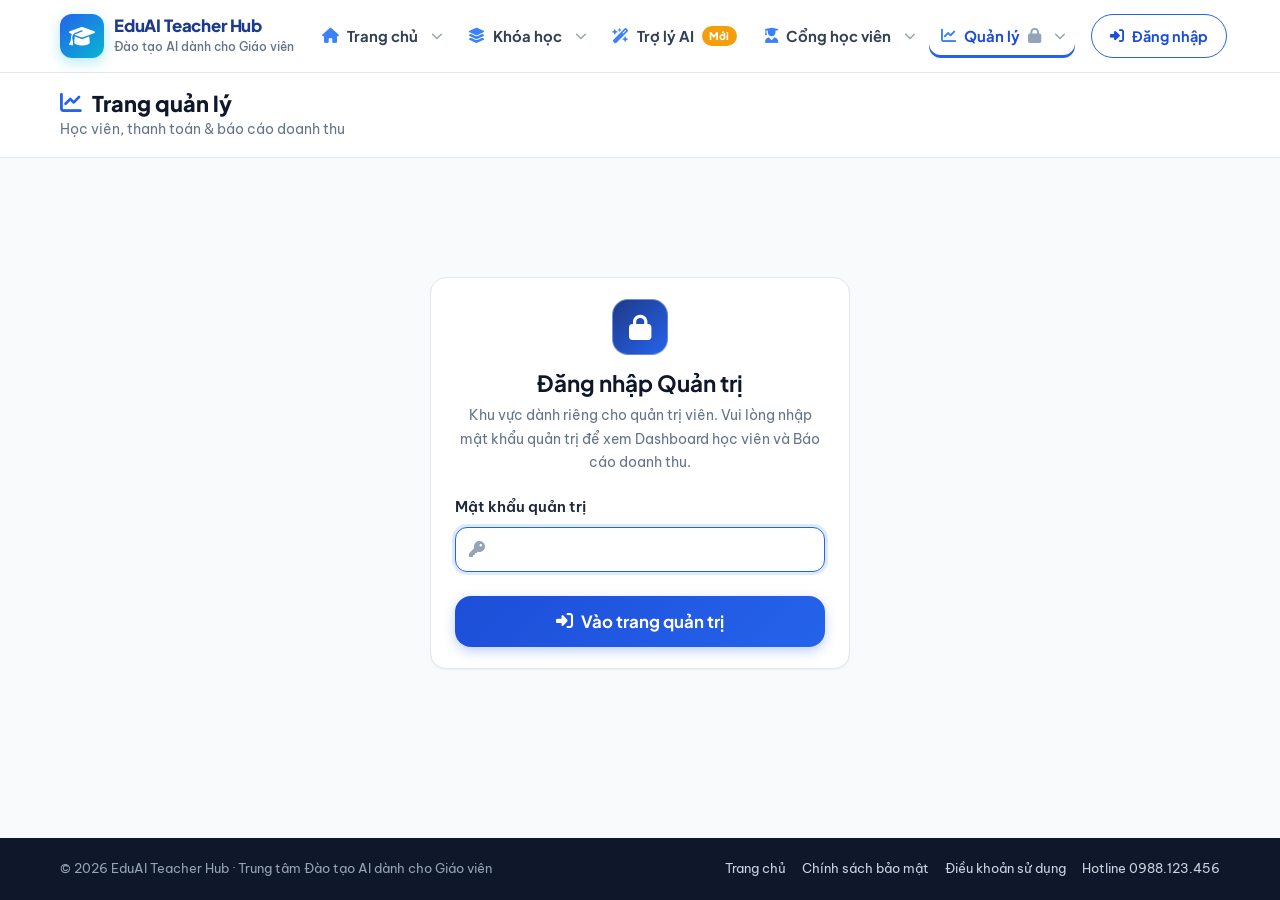
==== commit 3fd42af5: "Thêm Trợ lý AI Sư phạm (Gemini) — trang assistant.html + /api/ai - Khung chat streaming, 5 nút gợi ý" ====
--- a/admin.html
+++ b/admin.html
@@ -10,22 +10,8 @@
   <!-- Favicon -->
   <link rel="icon" href="data:image/svg+xml,<svg xmlns='http://www.w3.org/2000/svg' viewBox='0 0 100 100'><text y='.9em' font-size='90'>🎓</text></svg>">
 
-  <!-- Google Analytics 4 (GA4) — điền Measurement ID trong js/config.js -->
+  <!-- Cố ý KHÔNG nạp Google Analytics ở trang quản lý để không tính lượt truy cập của quản trị viên -->
   <script src="js/config.js"></script>
-  <script>
-    window.dataLayer = window.dataLayer || [];
-    function gtag() { dataLayer.push(arguments); }
-    (function () {
-      var id = (window.EDUAI_CONFIG || {}).GA4_MEASUREMENT_ID;
-      if (!id || /X{4,}/.test(id)) return;
-      var s = document.createElement('script');
-      s.async = true;
-      s.src = 'https://www.googletagmanager.com/gtag/js?id=' + encodeURIComponent(id);
-      document.head.appendChild(s);
-      gtag('js', new Date());
-      gtag('config', id);
-    })();
-  </script>
 
   <!-- Google Fonts: Plus Jakarta Sans & Be Vietnam Pro -->
   <link rel="preconnect" href="https://fonts.googleapis.com">
@@ -40,7 +26,7 @@
 </head>
 <body data-page="admin">
 
-  <!-- ==================== HEADER NAVBAR NGANG (dùng chung index.html / student.html / admin.html) ==================== -->
+  <!-- ==================== HEADER NAVBAR NGANG (dùng chung index.html / student.html / assistant.html / admin.html) ==================== -->
   <header class="site-header" id="site-header">
     <div class="container header-inner">
       <a href="index.html" class="brand" aria-label="EduAI Teacher Hub — Trang chủ">
@@ -82,6 +68,12 @@
               <li><a href="index.html?loc=game_app#courses"><span class="dd-icon"><i class="fa-solid fa-gamepad"></i></span><span class="dd-text"><strong>Trò chơi học tập</strong><small>499.000đ</small></span></a></li>
               <li><a href="index.html?loc=hanh_chinh#courses"><span class="dd-icon"><i class="fa-solid fa-folder-open"></i></span><span class="dd-text"><strong>Hành chính &amp; Tài liệu</strong><small>299.000đ</small></span></a></li>
             </ul>
+          </li>
+
+          <li class="nav-item" data-nav="assistant">
+            <div class="nav-row">
+              <a href="assistant.html" class="nav-link nav-link-solo"><i class="fa-solid fa-wand-magic-sparkles"></i> Trợ lý AI <span class="nav-new">Mới</span></a>
+            </div>
           </li>
 
           <li class="nav-item" data-nav="student">
@@ -180,7 +172,7 @@
             <i class="fa-solid fa-users"></i> Quản lý học viên
           </button>
           <button type="button" class="tab-btn" role="tab" aria-selected="false" data-tab="revenue">
-            <i class="fa-solid fa-sack-dollar"></i> Báo cáo doanh thu
+            <i class="fa-solid fa-sack-dollar"></i> Báo cáo doanh thu <i class="fa-solid fa-lock tab-lock" id="revenue-tab-lock" title="Cần mật khẩu Kế toán"></i>
           </button>
         </div>
 
@@ -207,7 +199,7 @@
             </div>
 
             <div class="table-wrap">
-              <table class="data-table has-sticky-action">
+              <table class="data-table has-sticky-action students-table">
                 <thead>
                   <tr>
                     <th>Họ tên</th>
@@ -216,6 +208,7 @@
                     <th>Khóa học quan tâm</th>
                     <th>Tình trạng thanh toán</th>
                     <th class="num">Số tiền thanh toán</th>
+                    <th>Đã chốt được khách</th>
                     <th></th>
                   </tr>
                 </thead>
@@ -227,6 +220,59 @@
 
         <!-- TAB: DOANH THU -->
         <section class="tab-panel" id="tab-revenue" role="tabpanel">
+          <!-- Chưa nhập mật khẩu Kế toán: chỉ thấy khung khóa, số liệu KHÔNG được vẽ ra trang -->
+          <div class="panel locked-card" id="revenue-locked">
+            <span class="logo-icon"><i class="fa-solid fa-lock"></i></span>
+            <h2>Khu vực dành cho Kế toán</h2>
+            <p>Báo cáo dòng tiền và bảng tính hoa hồng đội Sale được bảo mật riêng. Vui lòng nhập mật khẩu Kế toán để xem.</p>
+            <button type="button" class="btn btn-primary btn-lg" id="btn-unlock-revenue">
+              <i class="fa-solid fa-key"></i> Nhập mật khẩu Kế toán
+            </button>
+          </div>
+
+          <div id="revenue-content" hidden>
+          <div class="notice notice-info accountant-bar">
+            <i class="fa-solid fa-user-shield"></i>
+            <div><strong>Đang ở chế độ Kế toán.</strong> Đóng trình duyệt hoặc bấm "Khóa lại" để ẩn báo cáo.</div>
+            <button type="button" class="btn btn-secondary btn-sm" id="btn-lock-revenue"><i class="fa-solid fa-lock"></i> Khóa lại</button>
+          </div>
+
+          <!-- HOA HỒNG ĐỘI SALE -->
+          <div class="panel commission-panel">
+            <div class="panel-head">
+              <div>
+                <h2 class="panel-title"><i class="fa-solid fa-hand-holding-dollar"></i> Hoa hồng đội Sale</h2>
+                <div class="panel-sub" id="commission-sub">3% trên giá trị khóa học Sale đã chốt (có ảnh minh chứng) và đã xác nhận thanh toán</div>
+              </div>
+              <div class="toolbar">
+                <div class="input-with-icon search-wrap">
+                  <input type="text" id="sale-code" class="form-control" list="sale-code-list" placeholder="Nhập mã Sale: sale1, sale2..." aria-label="Mã nhân viên Sale" autocomplete="off">
+                  <i class="fa-solid fa-id-badge"></i>
+                  <datalist id="sale-code-list"></datalist>
+                </div>
+                <select id="commission-month" class="form-control form-select" aria-label="Kỳ tính hoa hồng"></select>
+              </div>
+            </div>
+
+            <div id="sale-lookup" class="sale-lookup" aria-live="polite"></div>
+
+            <div class="table-wrap">
+              <table class="data-table commission-table">
+                <thead>
+                  <tr>
+                    <th>Mã Sale</th>
+                    <th>Họ và tên</th>
+                    <th class="num">Khách đã chốt</th>
+                    <th class="num">Khóa đã chốt thành công</th>
+                    <th class="num">Doanh số đã thanh toán</th>
+                    <th class="num">Hoa hồng thực nhận (3%)</th>
+                  </tr>
+                </thead>
+                <tbody id="commission-tbody"></tbody>
+              </table>
+            </div>
+          </div>
+
           <div class="revenue-grid">
             <div class="panel">
               <div class="panel-head">
@@ -266,6 +312,7 @@
               </table>
             </div>
           </div>
+          </div>
         </section>
       </div>
     </div>
@@ -294,6 +341,47 @@
     </div>
   </div>
 
+  <!-- ==================== MODAL MẬT KHẨU KẾ TOÁN ==================== -->
+  <div class="modal-backdrop auth-backdrop" id="accountant-modal" role="dialog" aria-modal="true" aria-labelledby="accountant-modal-title">
+    <div class="modal-box auth-modal-box">
+      <button type="button" class="auth-close-btn" id="accountant-modal-close" aria-label="Đóng">&times;</button>
+      <div class="auth-modal-head">
+        <div class="auth-logo"><i class="fa-solid fa-user-shield"></i></div>
+        <h3 id="accountant-modal-title">Xác thực Kế toán</h3>
+        <p>Báo cáo doanh thu &amp; hoa hồng Sale chỉ dành cho Kế toán. Vui lòng nhập mật khẩu Kế toán.</p>
+      </div>
+      <div class="auth-modal-body">
+        <form id="accountant-form" novalidate>
+          <div class="form-group">
+            <label class="form-label" for="accountant-key">Mật khẩu Kế toán <span class="required">*</span></label>
+            <div class="input-with-icon">
+              <input type="password" id="accountant-key" class="form-control" autocomplete="off" required>
+              <i class="fa-solid fa-key"></i>
+            </div>
+            <div class="form-error-text"></div>
+          </div>
+          <button type="submit" class="btn btn-primary btn-lg btn-block" id="accountant-submit">
+            <i class="fa-solid fa-unlock"></i> Mở Báo cáo doanh thu
+          </button>
+        </form>
+      </div>
+    </div>
+  </div>
+
+  <!-- ==================== MODAL ẢNH MINH CHỨNG CHỐT KHÁCH ==================== -->
+  <div class="modal-backdrop" id="proof-modal" role="dialog" aria-modal="true" aria-labelledby="proof-modal-title">
+    <div class="modal-box proof-modal-box">
+      <div class="modal-header">
+        <h3 id="proof-modal-title"><i class="fa-solid fa-image" style="color:var(--primary-600); margin-right:8px;"></i> Ảnh minh chứng chốt khách</h3>
+        <button type="button" class="modal-close-btn" id="proof-modal-close" aria-label="Đóng">&times;</button>
+      </div>
+      <div class="modal-body" id="proof-modal-body"></div>
+    </div>
+  </div>
+
+  <!-- Ô chọn ảnh dùng chung cho mọi dòng (không nằm trong bảng để không bị mất khi bảng tự làm mới) -->
+  <input type="file" id="proof-file-input" accept="image/*" hidden>
+
   <div class="toast-container" id="toast-container"></div>
 
   <script src="js/data.js"></script>
--- a/css/style.css
+++ b/css/style.css
@@ -2751,11 +2751,27 @@
   }
 }
 
+/* Mục "Trợ lý AI": không có dropdown nên chừa lề phải như các mục khác */
+.nav-link-solo {
+  padding-right: 12px;
+}
+
+.nav-new {
+  padding: 1px 7px;
+  border-radius: var(--radius-full);
+  background: var(--amber-500);
+  color: var(--white);
+  font-size: 0.66rem;
+  font-weight: 800;
+  letter-spacing: 0.02em;
+}
+
 @media (min-width: 1024px) and (max-width: 1199px) {
   .brand-text span { display: none; }
   .nav-link { padding-left: 8px; font-size: 0.88rem; }
   .nav-link > i:first-child { display: none; }
   .user-chip-name { display: none; }
+  .nav-new { display: none; }
 }
 
 /* Dưới 1024px: menu thành bảng dọc mở bằng nút ☰ */
--- a/css/portal.css
+++ b/css/portal.css
@@ -1131,6 +1131,256 @@
   min-height: 44px;
 }
 
+/* ==========================================================================
+   ADMIN: CHỐT KHÁCH (SALE), MẬT KHẨU KẾ TOÁN, HOA HỒNG
+   ========================================================================== */
+.students-table { min-width: 1040px; }
+
+.students-table th,
+.students-table td {
+  padding-left: 9px;
+  padding-right: 9px;
+}
+
+/* Email dài thì xuống dòng, nhường chỗ cho cột "Đã chốt được khách" */
+.students-table td:nth-child(3) {
+  max-width: 170px;
+  overflow-wrap: anywhere;
+}
+
+.students-table td.cell-course { min-width: 160px; max-width: 190px; }
+
+.students-table th.num { white-space: normal; }
+
+.tab-lock {
+  font-size: 0.72rem;
+  opacity: 0.7;
+}
+
+.kpi-locked {
+  cursor: pointer;
+}
+
+.kpi-locked .kpi-value {
+  color: var(--slate-400, #94A3B8);
+  letter-spacing: 0.12em;
+}
+
+.kpi-locked:hover,
+.kpi-locked:focus-visible {
+  border-color: var(--primary-500);
+  outline: none;
+}
+
+/* Ô "Đã chốt được khách" */
+.cell-close { min-width: 196px; }
+
+.close-form {
+  display: flex;
+  flex-direction: column;
+  gap: 6px;
+}
+
+.close-form .close-select {
+  min-height: 40px;
+  padding: 6px 32px 6px 10px;
+  font-size: 0.84rem;
+}
+
+.close-form .close-upload {
+  min-height: 40px;
+  justify-content: center;
+  white-space: nowrap;
+}
+
+.close-form .close-upload:disabled {
+  opacity: 0.55;
+  cursor: not-allowed;
+  transform: none;
+  box-shadow: none;
+}
+
+.close-meta {
+  display: flex;
+  flex-wrap: wrap;
+  align-items: center;
+  gap: 4px 10px;
+  margin-top: 6px;
+  font-size: 0.8rem;
+}
+
+.sale-chip {
+  display: inline-flex;
+  align-items: center;
+  gap: 6px;
+  padding: 4px 10px;
+  border-radius: 999px;
+  background: var(--cyan-50);
+  color: #0E7490;
+  font-weight: 700;
+  font-size: 0.8rem;
+  white-space: nowrap;
+}
+
+.link-btn {
+  background: none;
+  border: none;
+  padding: 6px 2px;
+  min-height: 32px;
+  color: var(--primary-600);
+  font: inherit;
+  font-weight: 600;
+  cursor: pointer;
+}
+
+.link-btn:hover { text-decoration: underline; }
+.link-btn.link-danger { color: var(--rose-600); }
+
+/* Popup ảnh minh chứng */
+.proof-modal-box { max-width: 720px; }
+
+.proof-caption {
+  display: flex;
+  flex-wrap: wrap;
+  align-items: center;
+  gap: 8px;
+  margin-bottom: 1rem;
+  color: var(--slate-600);
+  font-size: 0.9rem;
+}
+
+.proof-img {
+  display: block;
+  max-width: 100%;
+  max-height: 70vh;
+  margin: 0 auto;
+  border-radius: var(--radius-md);
+  border: 1px solid var(--slate-200);
+}
+
+.proof-loading {
+  padding: 2.5rem 0;
+  text-align: center;
+  color: var(--slate-500);
+}
+
+/* Tab doanh thu: thanh chế độ Kế toán */
+.accountant-bar {
+  align-items: center;
+  margin-bottom: 1.25rem;
+}
+
+.accountant-bar > div { flex: 1; }
+
+/* Hoa hồng đội Sale */
+.commission-panel { margin-bottom: 1.25rem; }
+
+.commission-table { min-width: 720px; }
+
+.commission-table tbody tr[data-pick-sale] { cursor: pointer; }
+
+.commission-table tbody tr.is-selected td {
+  background: var(--primary-50);
+}
+
+.commission-table .total-row td {
+  background: var(--slate-50);
+  border-top: 1px solid var(--slate-200);
+}
+
+.commission-val { color: #047857; }
+
+.sale-code {
+  font-family: ui-monospace, SFMono-Regular, Consolas, monospace;
+  font-size: 0.82rem;
+  background: var(--slate-100);
+  color: var(--primary-800);
+  padding: 2px 7px;
+  border-radius: 6px;
+}
+
+.sale-lookup { margin-bottom: 1rem; }
+
+.sale-lookup > p {
+  font-size: 0.88rem;
+  padding: 0.75rem 0;
+}
+
+.lookup-miss { color: var(--rose-600); }
+
+.lookup-card {
+  border: 1px solid var(--primary-100);
+  background: linear-gradient(135deg, var(--primary-50), var(--white));
+  border-radius: var(--radius-md);
+  padding: 1rem 1.1rem;
+  animation: fadeSlideIn 0.3s ease;
+}
+
+.lookup-person {
+  display: flex;
+  align-items: center;
+  gap: 12px;
+  margin-bottom: 1rem;
+}
+
+.lookup-person strong {
+  display: block;
+  font-size: 1.05rem;
+  color: var(--primary-800);
+}
+
+.lookup-person small { color: var(--slate-500); }
+
+.lookup-stats {
+  display: grid;
+  grid-template-columns: repeat(3, minmax(0, 1fr));
+  gap: 10px;
+}
+
+.lookup-stats > div {
+  background: var(--white);
+  border: 1px solid var(--slate-200);
+  border-radius: var(--radius-md);
+  padding: 0.75rem 0.9rem;
+}
+
+.lookup-stats span {
+  display: block;
+  font-size: 0.76rem;
+  color: var(--slate-500);
+  font-weight: 600;
+}
+
+.lookup-stats strong {
+  display: block;
+  font-size: 1.3rem;
+  color: var(--slate-900, #0F172A);
+  font-variant-numeric: tabular-nums;
+  margin: 2px 0;
+}
+
+.lookup-stats small {
+  font-size: 0.74rem;
+  color: var(--slate-500);
+}
+
+.lookup-stats .lookup-highlight {
+  background: var(--emerald-50);
+  border-color: var(--emerald-100);
+}
+
+.lookup-stats .lookup-highlight strong { color: #047857; }
+
+@keyframes fadeSlideIn {
+  from { opacity: 0; transform: translateY(6px); }
+  to { opacity: 1; transform: none; }
+}
+
+@media (max-width: 640px) {
+  .lookup-stats { grid-template-columns: 1fr; }
+  .accountant-bar { flex-wrap: wrap; }
+}
+
 /* ---------- Responsive ---------- */
 @media (max-width: 1024px) {
   .kpi-grid { grid-template-columns: repeat(2, minmax(0, 1fr)); }
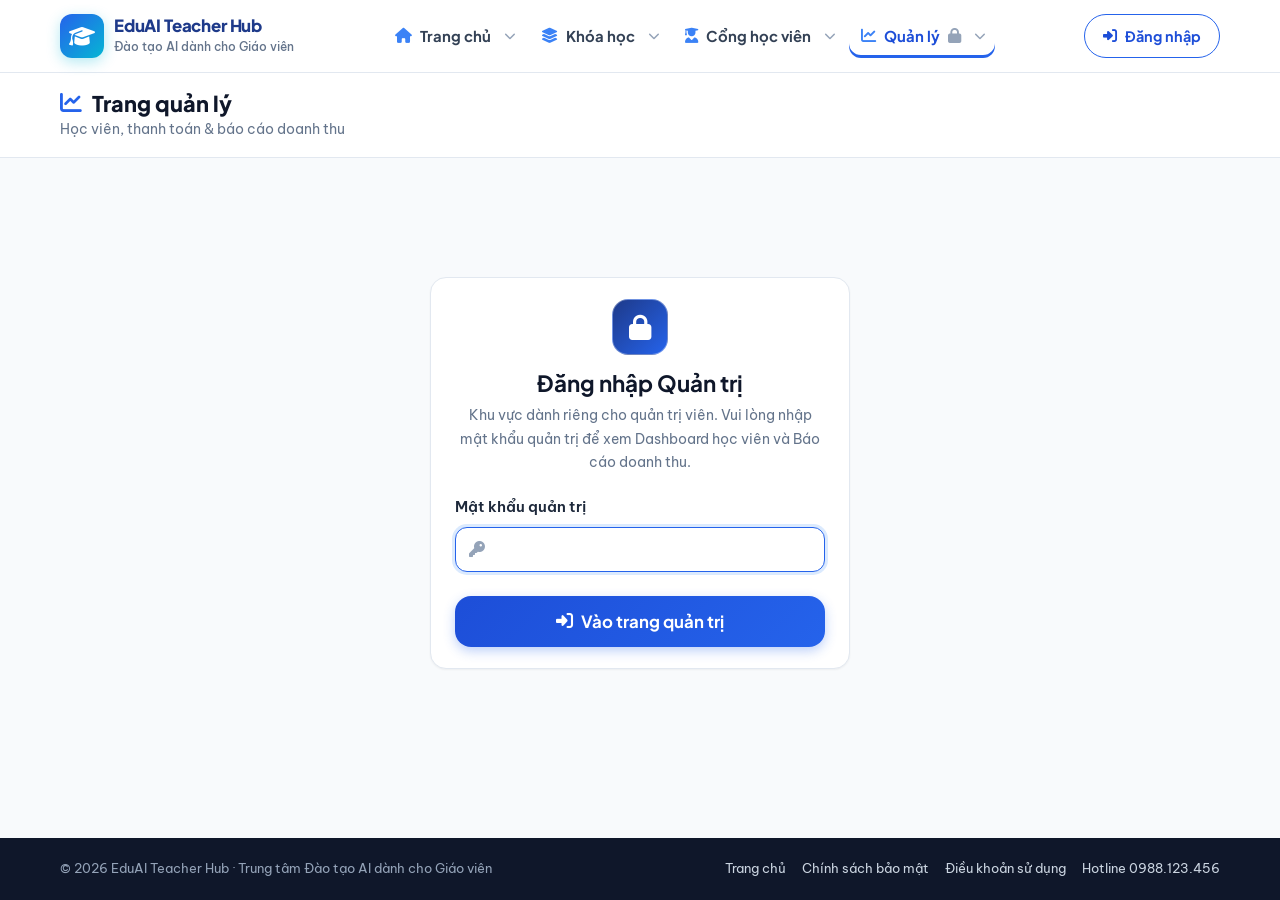
==== commit b6cf1a2a: "Trợ lý AI: chuyển từ mục menu sang nút nổi góc phải + popup chat - Bỏ mục "Trợ lý AI" trên header và" ====
--- a/admin.html
+++ b/admin.html
@@ -26,7 +26,7 @@
 </head>
 <body data-page="admin">
 
-  <!-- ==================== HEADER NAVBAR NGANG (dùng chung index.html / student.html / assistant.html / admin.html) ==================== -->
+  <!-- ==================== HEADER NAVBAR NGANG (dùng chung index.html / student.html / admin.html) ==================== -->
   <header class="site-header" id="site-header">
     <div class="container header-inner">
       <a href="index.html" class="brand" aria-label="EduAI Teacher Hub — Trang chủ">
@@ -68,12 +68,6 @@
               <li><a href="index.html?loc=game_app#courses"><span class="dd-icon"><i class="fa-solid fa-gamepad"></i></span><span class="dd-text"><strong>Trò chơi học tập</strong><small>499.000đ</small></span></a></li>
               <li><a href="index.html?loc=hanh_chinh#courses"><span class="dd-icon"><i class="fa-solid fa-folder-open"></i></span><span class="dd-text"><strong>Hành chính &amp; Tài liệu</strong><small>299.000đ</small></span></a></li>
             </ul>
-          </li>
-
-          <li class="nav-item" data-nav="assistant">
-            <div class="nav-row">
-              <a href="assistant.html" class="nav-link nav-link-solo"><i class="fa-solid fa-wand-magic-sparkles"></i> Trợ lý AI <span class="nav-new">Mới</span></a>
-            </div>
           </li>
 
           <li class="nav-item" data-nav="student">
--- a/css/style.css
+++ b/css/style.css
@@ -2751,27 +2751,11 @@
   }
 }
 
-/* Mục "Trợ lý AI": không có dropdown nên chừa lề phải như các mục khác */
-.nav-link-solo {
-  padding-right: 12px;
-}
-
-.nav-new {
-  padding: 1px 7px;
-  border-radius: var(--radius-full);
-  background: var(--amber-500);
-  color: var(--white);
-  font-size: 0.66rem;
-  font-weight: 800;
-  letter-spacing: 0.02em;
-}
-
 @media (min-width: 1024px) and (max-width: 1199px) {
   .brand-text span { display: none; }
   .nav-link { padding-left: 8px; font-size: 0.88rem; }
   .nav-link > i:first-child { display: none; }
   .user-chip-name { display: none; }
-  .nav-new { display: none; }
 }
 
 /* Dưới 1024px: menu thành bảng dọc mở bằng nút ☰ */
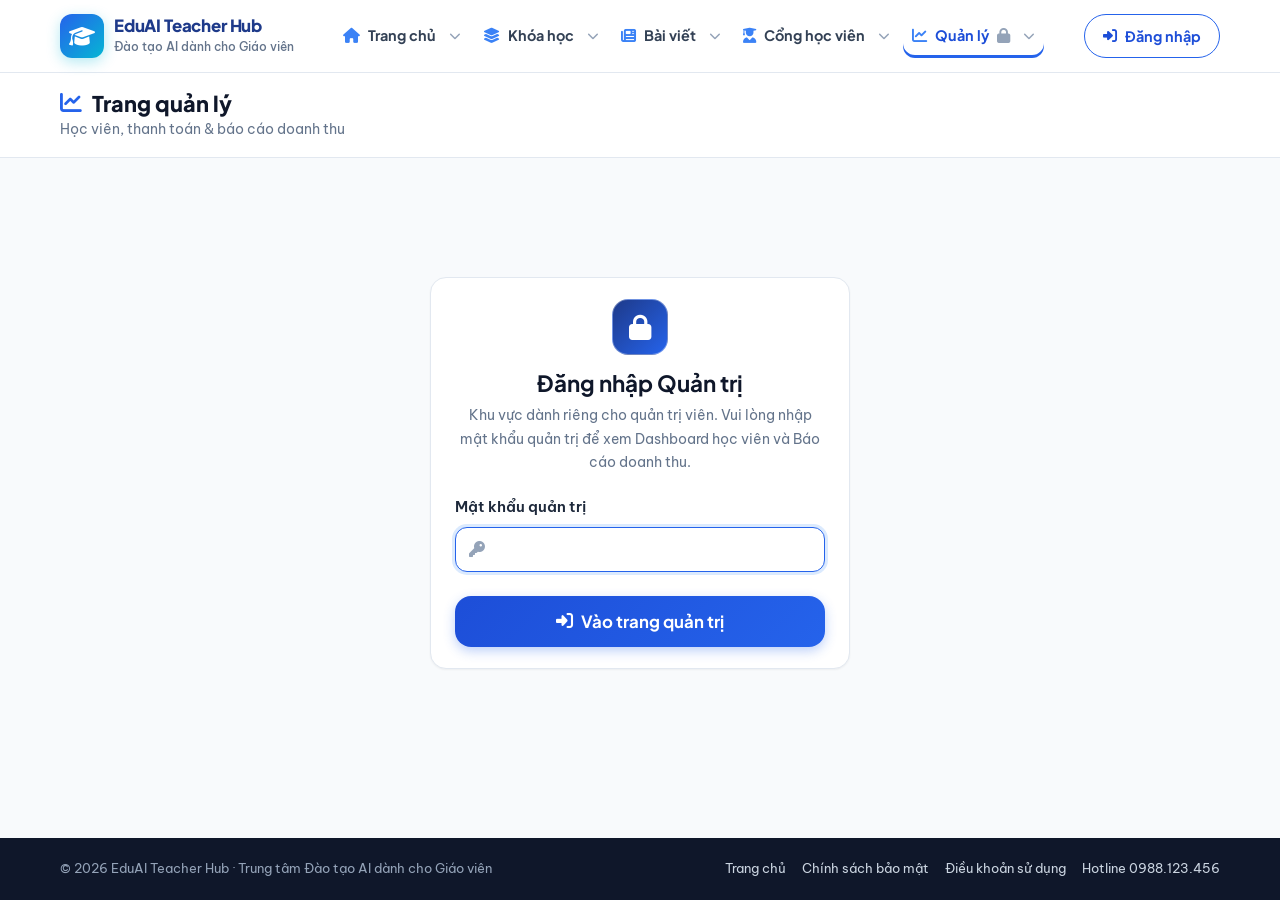
==== commit efad5b77: "Thêm hệ thống Bài viết: blog.html, post.html + mục Bài viết trên header - 4 bài viết ([4.1], [4.2], " ====
--- a/admin.html
+++ b/admin.html
@@ -67,6 +67,20 @@
               <li><a href="index.html?loc=skkn#courses"><span class="dd-icon"><i class="fa-solid fa-lightbulb"></i></span><span class="dd-text"><strong>Sáng kiến kinh nghiệm</strong><small>599.000đ</small></span></a></li>
               <li><a href="index.html?loc=game_app#courses"><span class="dd-icon"><i class="fa-solid fa-gamepad"></i></span><span class="dd-text"><strong>Trò chơi học tập</strong><small>499.000đ</small></span></a></li>
               <li><a href="index.html?loc=hanh_chinh#courses"><span class="dd-icon"><i class="fa-solid fa-folder-open"></i></span><span class="dd-text"><strong>Hành chính &amp; Tài liệu</strong><small>299.000đ</small></span></a></li>
+            </ul>
+          </li>
+
+          <li class="nav-item" data-nav="blog">
+            <div class="nav-row">
+              <a href="blog.html" class="nav-link"><i class="fa-solid fa-newspaper"></i> Bài viết</a>
+              <button type="button" class="nav-caret" data-dd-toggle data-gate-exempt aria-expanded="false" aria-label="Mục con của Bài viết"><i class="fa-solid fa-chevron-down"></i></button>
+            </div>
+            <ul class="nav-dropdown">
+              <li><a href="blog.html"><span class="dd-icon"><i class="fa-solid fa-newspaper"></i></span><span class="dd-text"><strong>Tất cả bài viết</strong><small>Kiến thức AI thực chiến cho giáo viên</small></span></a></li>
+              <li><a href="blog.html?cm=lo_trinh"><span class="dd-icon"><i class="fa-solid fa-route"></i></span><span class="dd-text"><strong>Lộ trình</strong><small>Bắt đầu với AI từ con số 0</small></span></a></li>
+              <li><a href="blog.html?cm=huong_dan"><span class="dd-icon"><i class="fa-solid fa-screwdriver-wrench"></i></span><span class="dd-text"><strong>Hướng dẫn</strong><small>Thao tác từng bước, xử lý lỗi</small></span></a></li>
+              <li><a href="blog.html?cm=prompt"><span class="dd-icon"><i class="fa-solid fa-wand-magic-sparkles"></i></span><span class="dd-text"><strong>Kỹ năng Prompt</strong><small>Công thức viết câu lệnh hiệu quả</small></span></a></li>
+              <li><a href="blog.html?cm=thuc_chien"><span class="dd-icon"><i class="fa-solid fa-bolt"></i></span><span class="dd-text"><strong>Thực chiến</strong><small>Bộ mẫu câu lệnh dùng ngay</small></span></a></li>
             </ul>
           </li>
 
--- a/css/style.css
+++ b/css/style.css
@@ -2758,6 +2758,12 @@
   .user-chip-name { display: none; }
 }
 
+/* 1200–1299px: menu 5 mục + tên người dùng dễ chật → thu gọn tên và khoảng đệm */
+@media (min-width: 1200px) and (max-width: 1299px) {
+  .nav-link { padding-left: 9px; font-size: 0.9rem; }
+  .user-chip-name { max-width: 84px; }
+}
+
 /* Dưới 1024px: menu thành bảng dọc mở bằng nút ☰ */
 @media (max-width: 1023px) {
   :root {
